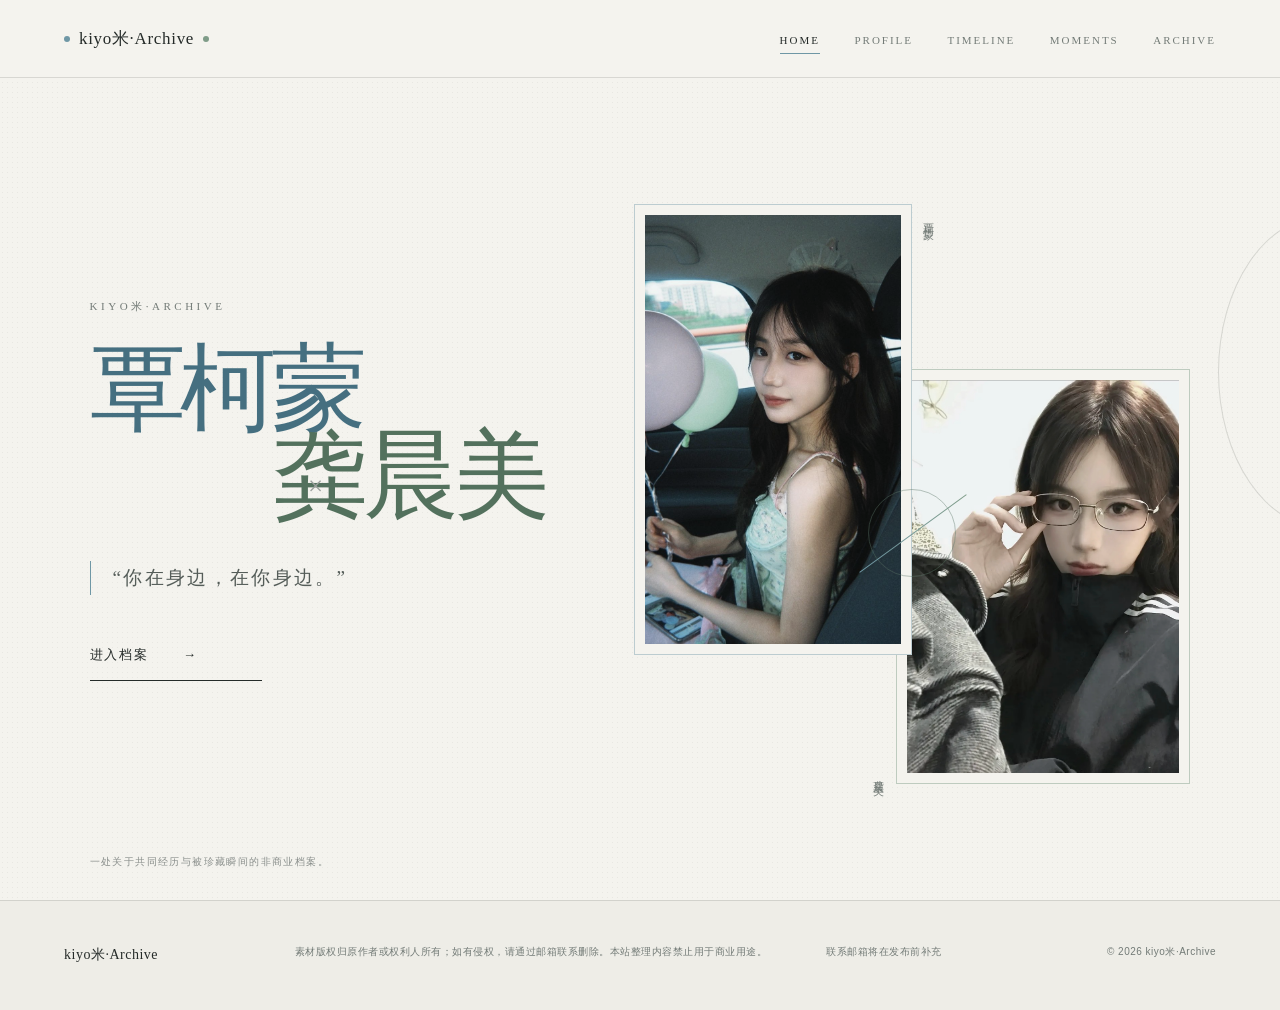
==== index.html @ aed5285c "Build initial kiyo-mi archive website" ====
<!doctype html>
<html lang="zh-CN">
<head>
  <meta charset="utf-8">
  <meta name="viewport" content="width=device-width, initial-scale=1">
  <meta name="description" content="覃柯蒙与龚晨美的共同经历与互动档案。">
  <link rel="icon" href="data:,">
  <title>kiyo米·Archive</title>
  <link rel="stylesheet" href="style.css">
</head>
<body data-page="home">
  <div data-site-header></div>
  <main>
    <section class="home-hero" aria-labelledby="home-title">
      <div class="hero-copy reveal">
        <p class="archive-name">kiyo米·Archive</p>
        <h1 id="home-title"><span class="name-blue">覃柯蒙</span><span class="hero-cross">×</span><span class="name-green">龚晨美</span></h1>
        <blockquote>“你在身边，在你身边。”</blockquote>
        <a class="primary-link" href="archive.html">进入档案 <span aria-hidden="true">→</span></a>
      </div>
      <div class="hero-portrait reveal" aria-label="覃柯蒙与龚晨美">
        <figure class="portrait portrait-blue">
          <img src="images/qkm.jpg" alt="覃柯蒙" width="854" height="1280">
          <figcaption>覃柯蒙</figcaption>
        </figure>
        <figure class="portrait portrait-green">
          <img src="images/gcm.jpg" alt="龚晨美" width="1080" height="1433">
          <figcaption>龚晨美</figcaption>
        </figure>
        <span class="joining-line" aria-hidden="true"></span>
      </div>
      <p class="home-note">一处关于共同经历与被珍藏瞬间的非商业档案。</p>
    </section>
  </main>
  <div data-site-footer></div>
  <script src="data/site-data.js"></script>
  <script src="script.js"></script>
</body>
</html>
---- style.css ----
:root {
  --paper: #f4f3ee;
  --paper-deep: #eeede7;
  --ink: #252b29;
  --muted: #737b77;
  --line: rgba(37, 43, 41, .14);
  --blue: #6f97a5;
  --blue-dark: #456f80;
  --blue-pale: #dce6e8;
  --green: #7f9c88;
  --green-dark: #53715d;
  --green-pale: #dfe7df;
  --serif: Georgia, "Times New Roman", "Songti SC", "SimSun", serif;
  --sans: "PingFang SC", "Microsoft YaHei", "Noto Sans CJK SC", Arial, sans-serif;
  --max: 1180px;
  --header-h: 78px;
}

* { box-sizing: border-box; }
html { scroll-behavior: smooth; }
body {
  margin: 0;
  min-width: 320px;
  color: var(--ink);
  background-color: var(--paper);
  background-image: radial-gradient(rgba(41, 48, 45, .06) .55px, transparent .55px);
  background-size: 5px 5px;
  font-family: var(--sans);
  line-height: 1.75;
  text-rendering: optimizeLegibility;
}
body.menu-open { overflow: hidden; }
a { color: inherit; }
img { display: block; max-width: 100%; }
button, select { font: inherit; }
.sr-only { position: absolute; width: 1px; height: 1px; padding: 0; margin: -1px; overflow: hidden; clip: rect(0,0,0,0); white-space: nowrap; border: 0; }

.site-header {
  position: fixed;
  inset: 0 0 auto;
  z-index: 50;
  height: var(--header-h);
  display: flex;
  align-items: center;
  justify-content: space-between;
  padding: 0 clamp(22px, 5vw, 72px);
  background: rgba(244, 243, 238, .91);
  border-bottom: 1px solid var(--line);
  backdrop-filter: blur(14px);
}
.brand { display: inline-flex; align-items: center; gap: 9px; text-decoration: none; font-family: var(--serif); font-size: 17px; letter-spacing: .04em; }
.brand-dot { width: 6px; height: 6px; border-radius: 50%; }
.brand-dot.blue { background: var(--blue); }
.brand-dot.green { background: var(--green); }
.site-nav { display: flex; gap: clamp(18px, 2.7vw, 38px); align-items: center; }
.site-nav a { position: relative; padding: 27px 0 23px; color: var(--muted); text-decoration: none; font-family: var(--serif); font-size: 11px; letter-spacing: .18em; }
.site-nav a::after { content: ""; position: absolute; right: 0; bottom: 19px; left: 0; height: 1px; background: var(--blue); transform: scaleX(0); transition: transform .25s ease; }
.site-nav a:hover, .site-nav a[aria-current="page"] { color: var(--ink); }
.site-nav a:hover::after, .site-nav a[aria-current="page"]::after { transform: scaleX(1); }
.menu-toggle { display: none; width: 42px; height: 42px; padding: 10px; border: 0; background: transparent; cursor: pointer; }
.menu-toggle span { display: block; width: 20px; height: 1px; margin: 5px auto; background: var(--ink); transition: .25s ease; }

.home-hero {
  position: relative;
  min-height: 100svh;
  max-width: 1440px;
  margin: 0 auto;
  padding: calc(var(--header-h) + 70px) clamp(24px, 7vw, 110px) 70px;
  display: grid;
  grid-template-columns: minmax(330px, .9fr) minmax(460px, 1.1fr);
  align-items: center;
  gap: clamp(40px, 7vw, 110px);
  overflow: hidden;
}
.home-hero::before { content: ""; position: absolute; width: 210px; height: 310px; top: 24%; right: -150px; border: 1px solid var(--line); border-radius: 50%; }
.hero-copy { position: relative; z-index: 2; }
.archive-name, .section-code { margin: 0 0 28px; color: var(--muted); font-family: var(--serif); font-size: 11px; letter-spacing: .32em; text-transform: uppercase; }
.hero-copy h1 { display: flex; flex-direction: column; align-items: flex-start; margin: 0; font-family: var(--serif); font-size: clamp(58px, 7.5vw, 112px); font-weight: 400; line-height: .91; letter-spacing: -.055em; }
.name-blue { color: var(--blue-dark); }
.name-green { align-self: flex-end; color: var(--green-dark); }
.hero-cross { position: absolute; top: 46%; left: 48%; color: #9b9f9c; font-size: .28em; letter-spacing: 0; }
.hero-copy blockquote { margin: 42px 0 36px; padding-left: 22px; border-left: 1px solid var(--blue); color: #555d59; font-family: var(--serif); font-size: clamp(16px, 1.5vw, 20px); letter-spacing: .12em; }
.primary-link { display: inline-flex; align-items: center; gap: 34px; min-width: 172px; padding: 13px 0; border-bottom: 1px solid var(--ink); text-decoration: none; font-size: 13px; letter-spacing: .14em; transition: color .25s, gap .25s; }
.primary-link:hover { color: var(--blue-dark); gap: 48px; }
.hero-portrait { position: relative; min-height: 610px; }
.portrait { position: absolute; margin: 0; }
.portrait img { width: 100%; height: 100%; object-fit: cover; filter: saturate(.72) contrast(.96); }
.portrait figcaption { position: absolute; writing-mode: vertical-rl; color: var(--muted); font-family: var(--serif); font-size: 11px; letter-spacing: .22em; }
.portrait-blue { z-index: 2; top: 20px; left: 0; width: 50%; height: 74%; padding: 10px; border: 1px solid rgba(111, 151, 165, .42); background: var(--paper); }
.portrait-blue img { object-position: center 24%; }
.portrait-blue figcaption { right: -27px; top: 10px; }
.portrait-green { right: 0; bottom: 10px; width: 53%; height: 68%; padding: 10px; border: 1px solid rgba(127, 156, 136, .46); background: var(--paper); }
.portrait-green img { object-position: center 20%; }
.portrait-green figcaption { bottom: 5px; left: -28px; }
.joining-line { position: absolute; z-index: 4; top: 50%; left: 42%; width: 88px; height: 88px; border: 1px solid rgba(91, 118, 102, .42); border-radius: 50%; }
.joining-line::after { content: ""; position: absolute; top: 50%; left: -22px; width: 132px; height: 1px; background: linear-gradient(90deg, var(--blue), var(--green)); transform: rotate(-36deg); }
.home-note { position: absolute; bottom: 30px; left: clamp(24px, 7vw, 110px); margin: 0; color: #8a8f8c; font-size: 10px; letter-spacing: .14em; }

.page-shell { width: min(var(--max), calc(100% - 48px)); min-height: 76vh; margin: 0 auto; padding: calc(var(--header-h) + 82px) 0 120px; }
.page-intro { display: grid; grid-template-columns: minmax(180px, .45fr) 1fr; grid-template-areas: "code title" ". copy"; gap: 12px clamp(30px, 8vw, 120px); padding: 44px 0 76px; border-bottom: 1px solid var(--line); }
.page-intro .section-code { grid-area: code; padding-top: 14px; }
.page-intro h1 { grid-area: title; margin: 0; font-family: var(--serif); font-size: clamp(52px, 7vw, 88px); font-weight: 400; line-height: 1.05; letter-spacing: -.04em; }
.page-intro > p:last-child { grid-area: copy; max-width: 540px; margin: 12px 0 0; color: var(--muted); font-size: 14px; letter-spacing: .06em; }

.profile-choices { display: grid; grid-template-columns: 1fr 1fr; gap: clamp(22px, 5vw, 72px); padding: 74px 0 0; }
.profile-choice { display: grid; grid-template-columns: 58% 42%; min-height: 500px; color: var(--ink); text-decoration: none; }
.choice-image { overflow: hidden; background: var(--paper-deep); }
.choice-image img { width: 100%; height: 100%; object-fit: cover; filter: saturate(.68); transition: filter .45s ease, transform .65s ease; }
.profile-choice:hover .choice-image img { filter: saturate(.92); transform: scale(1.025); }
.choice-copy { align-self: end; margin-left: -32px; padding: 34px 26px; background: rgba(244, 243, 238, .96); border-top: 1px solid var(--line); border-bottom: 1px solid var(--line); }
.choice-copy span { color: var(--muted); font-family: var(--serif); font-size: 10px; letter-spacing: .24em; }
.choice-copy h2 { margin: 18px 0 5px; font-family: var(--serif); font-size: clamp(34px, 4vw, 54px); font-weight: 400; }
.choice-copy p { margin: 0; color: var(--muted); font-size: 12px; letter-spacing: .12em; }
.profile-choice.blue .choice-copy { border-top-color: rgba(111,151,165,.65); }
.profile-choice.green .choice-copy { border-top-color: rgba(127,156,136,.65); }

.person-layout { display: grid; grid-template-columns: minmax(340px, .88fr) minmax(420px, 1.12fr); min-height: 720px; border-bottom: 1px solid var(--line); }
.person-image { position: sticky; top: calc(var(--header-h) + 26px); align-self: start; height: calc(100vh - var(--header-h) - 52px); min-height: 580px; max-height: 800px; padding: 10px; border: 1px solid var(--line); }
.person-image img { width: 100%; height: 100%; object-fit: cover; filter: saturate(.72); }
.person-layout.blue .person-image { border-color: rgba(111,151,165,.5); }
.person-layout.green .person-image { border-color: rgba(127,156,136,.5); }
.person-copy { padding: 52px clamp(32px, 6vw, 92px) 80px; }
.back-link { display: inline-block; margin-bottom: 70px; color: var(--muted); text-decoration: none; font-size: 12px; letter-spacing: .08em; }
.person-copy h1 { margin: 0; font-family: var(--serif); font-size: clamp(62px, 8vw, 108px); font-weight: 400; line-height: 1; }
.person-layout.blue h1 { color: var(--blue-dark); }
.person-layout.green h1 { color: var(--green-dark); }
.person-intro { max-width: 560px; margin: 38px 0 62px; color: var(--muted); font-size: 15px; line-height: 2; }
.facts-list { margin: 0; border-top: 1px solid var(--line); }
.facts-list > div { display: grid; grid-template-columns: 130px 1fr; gap: 20px; padding: 19px 0; border-bottom: 1px solid var(--line); }
.facts-list dt { color: var(--muted); font-size: 11px; letter-spacing: .14em; }
.facts-list dd { margin: 0; font-family: var(--serif); font-size: 15px; }
.profile-links { margin-top: 64px; }
.profile-links h2 { margin: 0 0 20px; font-family: var(--serif); font-size: 28px; font-weight: 400; }
.profile-links ul { margin: 0; padding: 0; list-style: none; border-top: 1px solid var(--line); }
.profile-links li { padding: 16px 0; border-bottom: 1px solid var(--line); }
.profile-links a { display: flex; justify-content: space-between; text-decoration: none; }
.muted { color: var(--muted); font-size: 13px; }

.timeline-toolbar { display: flex; justify-content: flex-end; align-items: center; gap: 14px; padding: 34px 0; border-bottom: 1px solid var(--line); }
.timeline-toolbar label { color: var(--muted); font-size: 11px; letter-spacing: .12em; }
.timeline-toolbar select { min-width: 150px; padding: 10px 34px 10px 14px; color: var(--ink); background: transparent; border: 1px solid var(--line); border-radius: 0; font-family: var(--serif); font-size: 12px; }
.timeline-toolbar select:disabled { opacity: .48; }
.timeline-list { max-width: 900px; margin: 0 auto; padding-top: 64px; }
.timeline-entry { display: grid; grid-template-columns: 140px 32px 1fr; gap: 22px; min-height: 190px; }
.timeline-entry time { padding-top: 4px; color: var(--muted); text-align: right; font-family: var(--serif); font-size: 13px; letter-spacing: .08em; }
.timeline-node { position: relative; border-left: 1px solid var(--line); }
.timeline-node::before { content: ""; position: absolute; top: 5px; left: -5px; width: 9px; height: 9px; border: 1px solid var(--blue); border-radius: 50%; background: var(--paper); }
.timeline-entry h2 { margin: 0 0 15px; font-family: var(--serif); font-size: 28px; font-weight: 400; }
.timeline-entry p { max-width: 590px; margin: 0 0 20px; color: var(--muted); font-size: 14px; line-height: 1.95; }
.timeline-entry a { color: var(--blue-dark); text-decoration: none; font-size: 11px; letter-spacing: .1em; }

.moments-grid { display: grid; grid-template-columns: repeat(3, 1fr); gap: 64px 28px; padding-top: 74px; }
.moment-card:nth-child(3n + 2) { transform: translateY(42px); }
.moment-media { position: relative; display: block; aspect-ratio: 4/5; overflow: hidden; background: var(--paper-deep); }
.moment-media img { width: 100%; height: 100%; object-fit: cover; filter: saturate(.72); transition: filter .35s, transform .55s; }
.moment-media span { position: absolute; right: 15px; bottom: 15px; padding: 8px 12px; color: var(--ink); background: rgba(244,243,238,.9); font-size: 10px; letter-spacing: .08em; opacity: 0; transform: translateY(8px); transition: .25s; }
.moment-media:hover img { filter: saturate(.92); transform: scale(1.02); }
.moment-media:hover span { opacity: 1; transform: translateY(0); }
.moment-meta { position: relative; min-height: 114px; padding: 20px 34px 16px 0; border-bottom: 1px solid var(--line); }
.moment-meta time { color: var(--muted); font-family: var(--serif); font-size: 11px; letter-spacing: .1em; }
.moment-meta p { margin: 7px 0 0; font-family: var(--serif); font-size: 16px; }
.moment-meta small { position: absolute; top: 19px; right: 0; color: #a3a7a4; font-family: var(--serif); }
.media-dialog { width: min(980px, calc(100vw - 36px)); max-height: 92vh; padding: 42px; color: var(--ink); background: var(--paper); border: 1px solid rgba(255,255,255,.45); }
.media-dialog::backdrop { background: rgba(28, 33, 31, .76); backdrop-filter: blur(6px); }
.dialog-close { position: absolute; top: 8px; right: 14px; width: 38px; height: 38px; color: var(--ink); background: transparent; border: 0; font-family: var(--serif); font-size: 29px; cursor: pointer; }
.dialog-media { display: grid; place-items: center; max-height: calc(92vh - 120px); overflow: auto; }
.dialog-media img { max-height: calc(92vh - 150px); object-fit: contain; }
.dialog-caption { margin: 16px 0 0; text-align: center; font-family: var(--serif); }

.archive-stats { display: grid; grid-template-columns: repeat(4, 1fr); padding: 70px 0 92px; border-bottom: 1px solid var(--line); }
.stat { min-height: 190px; padding: 0 30px; border-left: 1px solid var(--line); }
.stat:first-child { border-left: 0; padding-left: 0; }
.stat span { color: var(--muted); font-family: var(--serif); font-size: 10px; letter-spacing: .18em; }
.stat strong { display: block; margin: 24px 0 9px; font-family: var(--serif); font-size: clamp(36px, 5vw, 68px); font-weight: 400; line-height: 1; }
.stat:nth-child(1) strong, .stat:nth-child(3) strong { color: var(--blue-dark); }
.stat:nth-child(2) strong, .stat:nth-child(4) strong { color: var(--green-dark); }
.stat p { margin: 0; color: var(--muted); font-family: var(--serif); font-size: 11px; letter-spacing: .18em; }
.directory { padding-top: 94px; }
.directory-heading { display: grid; grid-template-columns: .7fr 1fr; margin-bottom: 50px; }
.directory-heading h2 { margin: 0; font-family: var(--serif); font-size: clamp(42px, 6vw, 70px); font-weight: 400; }
.directory-groups { display: grid; grid-template-columns: repeat(3, 1fr); gap: 44px; }
.directory-groups section { border-top: 1px solid var(--ink); }
.directory-groups h3 { margin: 0; padding: 18px 0 28px; font-family: var(--serif); font-size: 12px; font-weight: 400; letter-spacing: .2em; }
.directory-groups ol { margin: 0; padding: 0; list-style: none; }
.directory-groups li { border-top: 1px solid var(--line); }
.directory-groups a { display: flex; justify-content: space-between; gap: 18px; padding: 16px 0; text-decoration: none; }
.directory-groups a span { font-family: var(--serif); font-size: 16px; }
.directory-groups a small { color: var(--muted); font-size: 10px; white-space: nowrap; }
.directory-empty { padding: 20px 0; color: var(--muted); font-size: 12px; }

.empty-state { grid-column: 1/-1; min-height: 330px; display: grid; place-content: center; justify-items: center; text-align: center; }
.empty-state > span { width: 58px; height: 58px; margin-bottom: 25px; border: 1px solid var(--line); border-radius: 50%; position: relative; }
.empty-state > span::before, .empty-state > span::after { content: ""; position: absolute; top: 50%; left: 50%; width: 33px; height: 1px; background: var(--line); }
.empty-state > span::before { transform: translate(-50%,-50%) rotate(45deg); }
.empty-state > span::after { transform: translate(-50%,-50%) rotate(-45deg); }
.empty-state h2 { margin: 0 0 8px; font-family: var(--serif); font-size: 26px; font-weight: 400; }
.empty-state p { max-width: 410px; margin: 0; color: var(--muted); font-size: 13px; }

.site-footer { display: grid; grid-template-columns: .8fr 2fr 1fr auto; gap: 30px; align-items: start; padding: 42px clamp(24px, 5vw, 72px); color: var(--muted); background: var(--paper-deep); border-top: 1px solid var(--line); font-size: 10px; letter-spacing: .05em; }
.site-footer p { margin: 0; }
.site-footer a { color: var(--ink); }
.footer-brand { color: var(--ink); font-family: var(--serif); font-size: 14px; }
.copyright { text-align: right; white-space: nowrap; }

.reveal { opacity: 0; transform: translateY(14px); transition: opacity .65s ease, transform .65s ease; }
.reveal.is-visible { opacity: 1; transform: translateY(0); }

@media (max-width: 900px) {
  :root { --header-h: 68px; }
  .home-hero { grid-template-columns: 1fr; padding-top: calc(var(--header-h) + 64px); }
  .hero-copy { max-width: 620px; }
  .hero-copy h1 { max-width: 540px; font-size: clamp(64px, 13vw, 104px); }
  .hero-portrait { width: min(620px, 100%); min-height: 650px; margin: 0 auto; }
  .home-note { position: static; grid-column: 1; margin-top: -14px; }
  .profile-choices { gap: 26px; }
  .profile-choice { grid-template-columns: 1fr; }
  .choice-copy { margin: -48px 16px 0; position: relative; }
  .person-layout { grid-template-columns: .9fr 1.1fr; }
  .person-copy { padding: 42px 30px 70px; }
  .archive-stats { grid-template-columns: 1fr 1fr; }
  .stat:nth-child(3) { border-left: 0; padding-left: 0; margin-top: 48px; }
  .stat:nth-child(4) { margin-top: 48px; }
  .moments-grid { grid-template-columns: 1fr 1fr; }
  .moment-card:nth-child(3n + 2) { transform: none; }
  .moment-card:nth-child(even) { transform: translateY(32px); }
  .site-footer { grid-template-columns: 1fr 2fr; }
  .copyright { text-align: left; }
}

@media (max-width: 700px) {
  .site-header { padding: 0 20px; }
  .brand { font-size: 15px; }
  .menu-toggle { display: block; }
  .menu-toggle[aria-expanded="true"] span:nth-child(1) { transform: translateY(6px) rotate(45deg); }
  .menu-toggle[aria-expanded="true"] span:nth-child(2) { opacity: 0; }
  .menu-toggle[aria-expanded="true"] span:nth-child(3) { transform: translateY(-6px) rotate(-45deg); }
  .site-nav { position: fixed; inset: var(--header-h) 0 0; display: flex; flex-direction: column; justify-content: center; gap: 18px; background: var(--paper); opacity: 0; visibility: hidden; transition: opacity .25s; }
  .site-nav.open { opacity: 1; visibility: visible; }
  .site-nav a { padding: 10px; font-size: 16px; }
  .site-nav a::after { bottom: 4px; }
  .home-hero { min-height: auto; padding: calc(var(--header-h) + 58px) 22px 56px; gap: 48px; }
  .hero-copy h1 { font-size: clamp(52px, 19vw, 78px); }
  .name-green { align-self: flex-start; margin-left: 18%; }
  .hero-copy blockquote { margin: 32px 0 30px; }
  .hero-portrait { min-height: 470px; }
  .portrait-blue { width: 57%; height: 72%; }
  .portrait-green { width: 57%; height: 66%; }
  .joining-line { width: 65px; height: 65px; }
  .home-note { margin-top: 0; line-height: 1.6; }
  .page-shell { width: min(100% - 40px, var(--max)); padding-top: calc(var(--header-h) + 52px); padding-bottom: 80px; }
  .page-intro { display: block; padding: 30px 0 48px; }
  .page-intro .section-code { padding: 0; margin-bottom: 22px; }
  .page-intro h1 { font-size: clamp(44px, 14vw, 62px); }
  .page-intro > p:last-child { margin-top: 20px; }
  .profile-choices, .moments-grid { grid-template-columns: 1fr; }
  .profile-choice { min-height: 0; }
  .choice-image { aspect-ratio: 4/5; }
  .moment-card:nth-child(even) { transform: none; }
  .person-layout { display: block; }
  .person-image { position: relative; top: auto; height: 70svh; min-height: 480px; }
  .person-copy { padding: 42px 0 20px; }
  .back-link { margin-bottom: 45px; }
  .facts-list > div { grid-template-columns: 105px 1fr; }
  .timeline-toolbar { justify-content: space-between; }
  .timeline-entry { grid-template-columns: 78px 18px 1fr; gap: 12px; min-height: 175px; }
  .timeline-entry time { font-size: 10px; }
  .timeline-entry h2 { font-size: 22px; }
  .archive-stats { grid-template-columns: 1fr 1fr; padding: 52px 0 70px; }
  .stat { min-height: 145px; padding: 0 18px; }
  .stat strong { font-size: 42px; }
  .directory { padding-top: 70px; }
  .directory-heading { display: block; }
  .directory-groups { grid-template-columns: 1fr; gap: 44px; }
  .site-footer { grid-template-columns: 1fr; gap: 16px; padding: 34px 20px; }
  .media-dialog { padding: 42px 14px 20px; }
}

@media (prefers-reduced-motion: reduce) {
  html { scroll-behavior: auto; }
  *, *::before, *::after { animation-duration: .01ms !important; transition-duration: .01ms !important; }
  .reveal { opacity: 1; transform: none; }
}
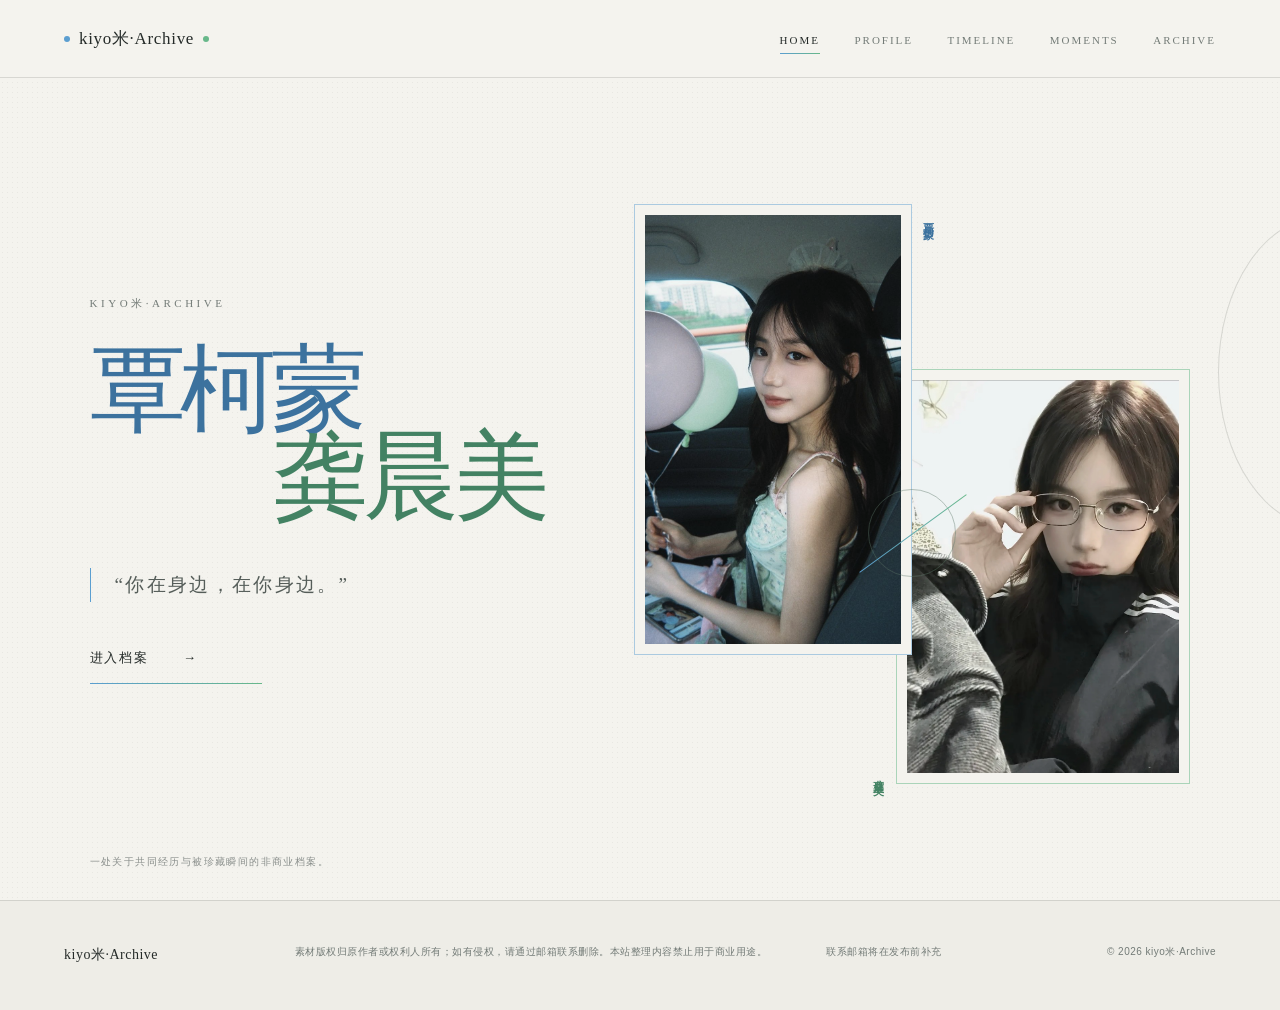
==== commit e84ae925: "Improve mobile navigation and timeline sources" ====
--- a/index.html
+++ b/index.html
@@ -14,7 +14,7 @@
     <section class="home-hero" aria-labelledby="home-title">
       <div class="hero-copy reveal">
         <p class="archive-name">kiyo米·Archive</p>
-        <h1 id="home-title"><span class="name-blue">覃柯蒙</span><span class="hero-cross">×</span><span class="name-green">龚晨美</span></h1>
+        <h1 id="home-title"><span class="name-blue">覃柯蒙</span><span class="name-green">龚晨美</span></h1>
         <blockquote>“你在身边，在你身边。”</blockquote>
         <a class="primary-link" href="archive.html">进入档案 <span aria-hidden="true">→</span></a>
       </div>
--- a/style.css
+++ b/style.css
@@ -1,19 +1,57 @@
 :root {
-  --paper: #f4f3ee;
-  --paper-deep: #eeede7;
-  --ink: #252b29;
-  --muted: #737b77;
-  --line: rgba(37, 43, 41, .14);
-  --blue: #6f97a5;
-  --blue-dark: #456f80;
-  --blue-pale: #dce6e8;
-  --green: #7f9c88;
-  --green-dark: #53715d;
-  --green-pale: #dfe7df;
-  --serif: Georgia, "Times New Roman", "Songti SC", "SimSun", serif;
-  --sans: "PingFang SC", "Microsoft YaHei", "Noto Sans CJK SC", Arial, sans-serif;
-  --max: 1180px;
-  --header-h: 78px;
+  color-scheme: only light;
+  /* 应援色：用于人物名字、侧边小标签、节点与相框细线。 */
+  --color-qkm: #5b9ed0;          /* 覃柯蒙：清透青蓝，在米色背景上不会发黑。 */
+  --color-qkm-deep: #3c729e;     /* 覃柯蒙：大标题和重要链接的清晰深色版本。 */
+  --color-qkm-soft: #e2edf5;     /* 覃柯蒙：浅底、选中状态和柔和装饰。 */
+  --color-gcm: #68b88a;          /* 龚晨美：溪绿色，明快但不使用荧光高饱和。 */
+  --color-gcm-deep: #438263;     /* 龚晨美：大标题和重要链接的清晰深色版本。 */
+  --color-gcm-soft: #e3f0e6;     /* 龚晨美：浅底、选中状态和柔和装饰。 */
+
+  /* 中性色：用于页面底色、纸张纹理、正文、辅助文字和分隔线。 */
+  --color-paper: #f4f3ee;        /* 页面大面积背景。 */
+  --color-paper-deep: #eeede7;   /* 页脚、次级区域和表面。 */
+  --color-ink: #252b29;          /* 标题和主要正文。 */
+  --color-muted: #737b77;        /* 导航、日期和辅助说明。 */
+  --color-line: rgba(37, 43, 41, .14); /* 卡片、时间线和相框边线。 */
+
+  /* 字体：优先使用本地中文字体，网络字体不可用时仍能稳定显示。 */
+  --font-display: Georgia, "Times New Roman", "Songti SC", "SimSun", serif; /* 英文栏目、名字和档案标题。 */
+  --font-body: "PingFang SC", "Microsoft YaHei", "Noto Sans CJK SC", Arial, sans-serif; /* 中文正文和控件。 */
+
+  /* 字号：正文保持清晰，超大标题用 clamp() 自动适配手机与电脑。 */
+  --text-xs: 10px;               /* 编号、版权和细小说明。 */
+  --text-sm: 12px;               /* 导航、日期和链接。 */
+  --text-body: 14px;             /* 正文和事件简述。 */
+  --text-title: clamp(44px, 7vw, 88px); /* 内页大标题。 */
+  --text-hero: clamp(58px, 7.5vw, 112px); /* 首页双人大名字。 */
+
+  /* 间距：统一页面留白，避免各组件各自出现不一致的距离。 */
+  --space-1: 8px;
+  --space-2: 16px;
+  --space-3: 24px;
+  --space-4: 32px;
+  --space-5: 48px;
+  --space-6: 72px;
+  --space-7: 96px;
+
+  --max: 1180px;                 /* 正文最大宽度。 */
+  --header-h: 78px;              /* 顶部导航高度。 */
+
+  /* 兼容旧类名：后续只需调上面的中文变量即可整体换色。 */
+  --paper: var(--color-paper);
+  --paper-deep: var(--color-paper-deep);
+  --ink: var(--color-ink);
+  --muted: var(--color-muted);
+  --line: var(--color-line);
+  --blue: var(--color-qkm);
+  --blue-dark: var(--color-qkm-deep);
+  --blue-pale: var(--color-qkm-soft);
+  --green: var(--color-gcm);
+  --green-dark: var(--color-gcm-deep);
+  --green-pale: var(--color-gcm-soft);
+  --serif: var(--font-display);
+  --sans: var(--font-body);
 }
 
 * { box-sizing: border-box; }
@@ -54,7 +92,7 @@
 .brand-dot.green { background: var(--green); }
 .site-nav { display: flex; gap: clamp(18px, 2.7vw, 38px); align-items: center; }
 .site-nav a { position: relative; padding: 27px 0 23px; color: var(--muted); text-decoration: none; font-family: var(--serif); font-size: 11px; letter-spacing: .18em; }
-.site-nav a::after { content: ""; position: absolute; right: 0; bottom: 19px; left: 0; height: 1px; background: var(--blue); transform: scaleX(0); transition: transform .25s ease; }
+.site-nav a::after { content: ""; position: absolute; right: 0; bottom: 19px; left: 0; height: 1px; background: linear-gradient(90deg, var(--color-qkm), var(--color-gcm)); transform: scaleX(0); transition: transform .25s ease; }
 .site-nav a:hover, .site-nav a[aria-current="page"] { color: var(--ink); }
 .site-nav a:hover::after, .site-nav a[aria-current="page"]::after { transform: scaleX(1); }
 .menu-toggle { display: none; width: 42px; height: 42px; padding: 10px; border: 0; background: transparent; cursor: pointer; }
@@ -74,32 +112,31 @@
 }
 .home-hero::before { content: ""; position: absolute; width: 210px; height: 310px; top: 24%; right: -150px; border: 1px solid var(--line); border-radius: 50%; }
 .hero-copy { position: relative; z-index: 2; }
-.archive-name, .section-code { margin: 0 0 28px; color: var(--muted); font-family: var(--serif); font-size: 11px; letter-spacing: .32em; text-transform: uppercase; }
-.hero-copy h1 { display: flex; flex-direction: column; align-items: flex-start; margin: 0; font-family: var(--serif); font-size: clamp(58px, 7.5vw, 112px); font-weight: 400; line-height: .91; letter-spacing: -.055em; }
+.archive-name, .section-code { margin: 0 0 var(--space-4); color: var(--muted); font-family: var(--serif); font-size: 11px; letter-spacing: .32em; text-transform: uppercase; }
+.hero-copy h1 { display: flex; flex-direction: column; align-items: flex-start; margin: 0; font-family: var(--serif); font-size: var(--text-hero); font-weight: 400; line-height: .91; letter-spacing: -.055em; }
 .name-blue { color: var(--blue-dark); }
 .name-green { align-self: flex-end; color: var(--green-dark); }
-.hero-cross { position: absolute; top: 46%; left: 48%; color: #9b9f9c; font-size: .28em; letter-spacing: 0; }
-.hero-copy blockquote { margin: 42px 0 36px; padding-left: 22px; border-left: 1px solid var(--blue); color: #555d59; font-family: var(--serif); font-size: clamp(16px, 1.5vw, 20px); letter-spacing: .12em; }
-.primary-link { display: inline-flex; align-items: center; gap: 34px; min-width: 172px; padding: 13px 0; border-bottom: 1px solid var(--ink); text-decoration: none; font-size: 13px; letter-spacing: .14em; transition: color .25s, gap .25s; }
+.hero-copy blockquote { margin: var(--space-5) 0 var(--space-4); padding-left: var(--space-3); border-left: 1px solid var(--blue); color: #555d59; font-family: var(--serif); font-size: clamp(16px, 1.5vw, 20px); letter-spacing: .12em; }
+.primary-link { display: inline-flex; align-items: center; gap: 34px; min-width: 172px; padding: 13px 0; border-bottom: 1px solid transparent; border-image: linear-gradient(90deg, var(--color-qkm), var(--color-gcm)) 1; text-decoration: none; font-size: 13px; letter-spacing: .14em; transition: color .25s, gap .25s; }
 .primary-link:hover { color: var(--blue-dark); gap: 48px; }
 .hero-portrait { position: relative; min-height: 610px; }
 .portrait { position: absolute; margin: 0; }
 .portrait img { width: 100%; height: 100%; object-fit: cover; filter: saturate(.72) contrast(.96); }
-.portrait figcaption { position: absolute; writing-mode: vertical-rl; color: var(--muted); font-family: var(--serif); font-size: 11px; letter-spacing: .22em; }
-.portrait-blue { z-index: 2; top: 20px; left: 0; width: 50%; height: 74%; padding: 10px; border: 1px solid rgba(111, 151, 165, .42); background: var(--paper); }
+.portrait figcaption { position: absolute; writing-mode: vertical-rl; font-family: var(--serif); font-size: 11px; font-weight: 600; letter-spacing: .22em; }
+.portrait-blue { z-index: 2; top: 20px; left: 0; width: 50%; height: 74%; padding: 10px; border: 1px solid color-mix(in srgb, var(--color-qkm) 48%, transparent); background: var(--paper); }
 .portrait-blue img { object-position: center 24%; }
-.portrait-blue figcaption { right: -27px; top: 10px; }
-.portrait-green { right: 0; bottom: 10px; width: 53%; height: 68%; padding: 10px; border: 1px solid rgba(127, 156, 136, .46); background: var(--paper); }
+.portrait-blue figcaption { right: -27px; top: 10px; color: var(--color-qkm-deep); }
+.portrait-green { right: 0; bottom: 10px; width: 53%; height: 68%; padding: 10px; border: 1px solid color-mix(in srgb, var(--color-gcm) 52%, transparent); background: var(--paper); }
 .portrait-green img { object-position: center 20%; }
-.portrait-green figcaption { bottom: 5px; left: -28px; }
+.portrait-green figcaption { bottom: 5px; left: -28px; color: var(--color-gcm-deep); }
 .joining-line { position: absolute; z-index: 4; top: 50%; left: 42%; width: 88px; height: 88px; border: 1px solid rgba(91, 118, 102, .42); border-radius: 50%; }
 .joining-line::after { content: ""; position: absolute; top: 50%; left: -22px; width: 132px; height: 1px; background: linear-gradient(90deg, var(--blue), var(--green)); transform: rotate(-36deg); }
 .home-note { position: absolute; bottom: 30px; left: clamp(24px, 7vw, 110px); margin: 0; color: #8a8f8c; font-size: 10px; letter-spacing: .14em; }
 
 .page-shell { width: min(var(--max), calc(100% - 48px)); min-height: 76vh; margin: 0 auto; padding: calc(var(--header-h) + 82px) 0 120px; }
-.page-intro { display: grid; grid-template-columns: minmax(180px, .45fr) 1fr; grid-template-areas: "code title" ". copy"; gap: 12px clamp(30px, 8vw, 120px); padding: 44px 0 76px; border-bottom: 1px solid var(--line); }
+.page-intro { display: grid; grid-template-columns: minmax(180px, .45fr) 1fr; grid-template-areas: "code title" ". copy"; gap: var(--space-2) clamp(30px, 8vw, 120px); padding: var(--space-5) 0 var(--space-6); border-bottom: 1px solid var(--line); }
 .page-intro .section-code { grid-area: code; padding-top: 14px; }
-.page-intro h1 { grid-area: title; margin: 0; font-family: var(--serif); font-size: clamp(52px, 7vw, 88px); font-weight: 400; line-height: 1.05; letter-spacing: -.04em; }
+.page-intro h1 { grid-area: title; margin: 0; font-family: var(--serif); font-size: var(--text-title); font-weight: 400; line-height: 1.05; letter-spacing: -.04em; }
 .page-intro > p:last-child { grid-area: copy; max-width: 540px; margin: 12px 0 0; color: var(--muted); font-size: 14px; letter-spacing: .06em; }
 
 .profile-choices { display: grid; grid-template-columns: 1fr 1fr; gap: clamp(22px, 5vw, 72px); padding: 74px 0 0; }
@@ -136,7 +173,7 @@
 .profile-links a { display: flex; justify-content: space-between; text-decoration: none; }
 .muted { color: var(--muted); font-size: 13px; }
 
-.timeline-toolbar { display: flex; justify-content: flex-end; align-items: center; gap: 14px; padding: 34px 0; border-bottom: 1px solid var(--line); }
+.timeline-toolbar { display: flex; justify-content: flex-end; align-items: center; gap: var(--space-2); padding: var(--space-4) 0; border-bottom: 1px solid var(--line); }
 .timeline-toolbar label { color: var(--muted); font-size: 11px; letter-spacing: .12em; }
 .timeline-toolbar select { min-width: 150px; padding: 10px 34px 10px 14px; color: var(--ink); background: transparent; border: 1px solid var(--line); border-radius: 0; font-family: var(--serif); font-size: 12px; }
 .timeline-toolbar select:disabled { opacity: .48; }
@@ -147,6 +184,7 @@
 .timeline-node::before { content: ""; position: absolute; top: 5px; left: -5px; width: 9px; height: 9px; border: 1px solid var(--blue); border-radius: 50%; background: var(--paper); }
 .timeline-entry h2 { margin: 0 0 15px; font-family: var(--serif); font-size: 28px; font-weight: 400; }
 .timeline-entry p { max-width: 590px; margin: 0 0 20px; color: var(--muted); font-size: 14px; line-height: 1.95; }
+.timeline-sources { display: flex; flex-wrap: wrap; gap: 8px 18px; }
 .timeline-entry a { color: var(--blue-dark); text-decoration: none; font-size: 11px; letter-spacing: .1em; }
 
 .moments-grid { display: grid; grid-template-columns: repeat(3, 1fr); gap: 64px 28px; padding-top: 74px; }
@@ -228,16 +266,19 @@
 }
 
 @media (max-width: 700px) {
-  .site-header { padding: 0 20px; }
+  .site-header { padding: 0 20px; background: var(--paper); backdrop-filter: none; }
   .brand { font-size: 15px; }
-  .menu-toggle { display: block; }
-  .menu-toggle[aria-expanded="true"] span:nth-child(1) { transform: translateY(6px) rotate(45deg); }
-  .menu-toggle[aria-expanded="true"] span:nth-child(2) { opacity: 0; }
-  .menu-toggle[aria-expanded="true"] span:nth-child(3) { transform: translateY(-6px) rotate(-45deg); }
-  .site-nav { position: fixed; inset: var(--header-h) 0 0; display: flex; flex-direction: column; justify-content: center; gap: 18px; background: var(--paper); opacity: 0; visibility: hidden; transition: opacity .25s; }
+  .menu-toggle { display: inline-flex; align-items: center; justify-content: center; gap: 8px; width: auto; min-width: 76px; height: 44px; padding: 0 10px; border: 1px solid var(--ink); border-radius: 22px; background: var(--paper); color: var(--ink); font-size: 13px; line-height: 1; white-space: nowrap; }
+  .menu-toggle .menu-icon { display: flex; flex-direction: column; justify-content: center; width: 22px; height: 22px; margin: 0; background: transparent; }
+  .menu-toggle .menu-icon span { width: 22px; height: 2px; margin: 3px 0; background: currentColor; }
+  .menu-toggle[aria-expanded="true"] .menu-icon span:nth-child(1) { transform: translateY(8px) rotate(45deg); }
+  .menu-toggle[aria-expanded="true"] .menu-icon span:nth-child(2) { opacity: 0; }
+  .menu-toggle[aria-expanded="true"] .menu-icon span:nth-child(3) { transform: translateY(-8px) rotate(-45deg); }
+  .site-nav { position: absolute; top: 100%; right: 0; left: 0; height: calc(100vh - var(--header-h)); height: calc(100dvh - var(--header-h)); display: flex; flex-direction: column; align-items: stretch; justify-content: flex-start; gap: 0; overflow-y: auto; padding: 32px 24px max(32px, env(safe-area-inset-bottom)); background: var(--paper); border-bottom: 1px solid var(--line); opacity: 0; visibility: hidden; transition: opacity .25s, visibility .25s; }
   .site-nav.open { opacity: 1; visibility: visible; }
-  .site-nav a { padding: 10px; font-size: 16px; }
-  .site-nav a::after { bottom: 4px; }
+  .site-nav a { width: 100%; padding: 18px 12px; border-bottom: 1px solid var(--line); color: var(--ink); font-size: clamp(18px, 5vw, 22px); letter-spacing: .15em; line-height: 1.4; }
+  .site-nav a[aria-current="page"] { padding-left: 18px; border-left: 3px solid var(--blue); background: var(--blue-pale); color: var(--blue-dark); }
+  .site-nav a::after { display: none; }
   .home-hero { min-height: auto; padding: calc(var(--header-h) + 58px) 22px 56px; gap: 48px; }
   .hero-copy h1 { font-size: clamp(52px, 19vw, 78px); }
   .name-green { align-self: flex-start; margin-left: 18%; }
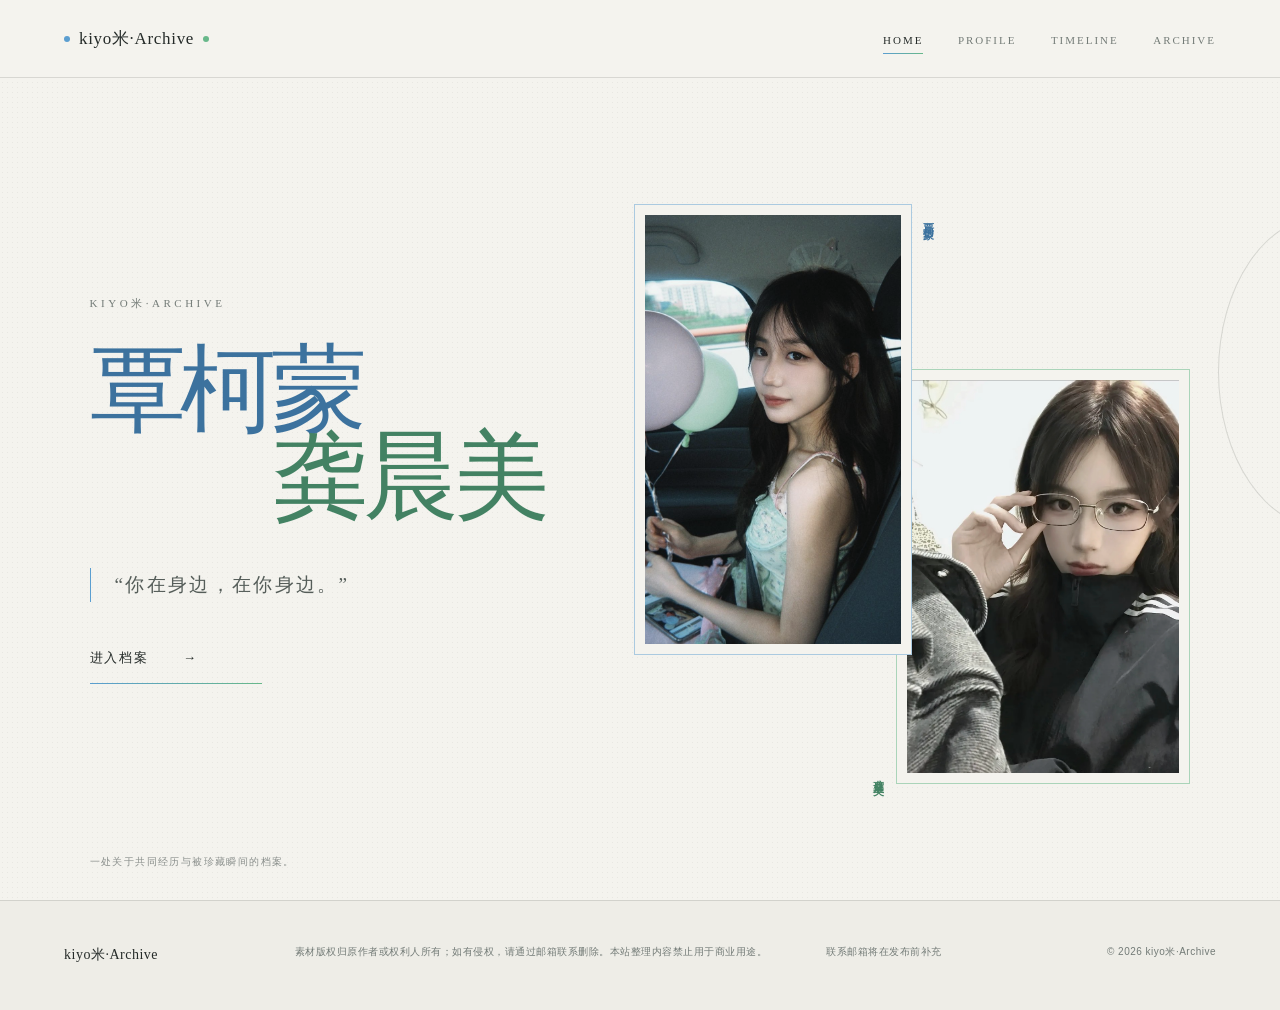
==== commit 1d40253c: "Hide Moments and refresh profile presentation. Remove Moments from navigation and the archive overvi" ====
--- a/index.html
+++ b/index.html
@@ -27,9 +27,8 @@
           <img src="images/gcm.jpg" alt="龚晨美" width="1080" height="1433">
           <figcaption>龚晨美</figcaption>
         </figure>
-        <span class="joining-line" aria-hidden="true"></span>
       </div>
-      <p class="home-note">一处关于共同经历与被珍藏瞬间的非商业档案。</p>
+      <p class="home-note">一处关于共同经历与被珍藏瞬间的档案。</p>
     </section>
   </main>
   <div data-site-footer></div>
--- a/style.css
+++ b/style.css
@@ -129,8 +129,6 @@
 .portrait-green { right: 0; bottom: 10px; width: 53%; height: 68%; padding: 10px; border: 1px solid color-mix(in srgb, var(--color-gcm) 52%, transparent); background: var(--paper); }
 .portrait-green img { object-position: center 20%; }
 .portrait-green figcaption { bottom: 5px; left: -28px; color: var(--color-gcm-deep); }
-.joining-line { position: absolute; z-index: 4; top: 50%; left: 42%; width: 88px; height: 88px; border: 1px solid rgba(91, 118, 102, .42); border-radius: 50%; }
-.joining-line::after { content: ""; position: absolute; top: 50%; left: -22px; width: 132px; height: 1px; background: linear-gradient(90deg, var(--blue), var(--green)); transform: rotate(-36deg); }
 .home-note { position: absolute; bottom: 30px; left: clamp(24px, 7vw, 110px); margin: 0; color: #8a8f8c; font-size: 10px; letter-spacing: .14em; }
 
 .page-shell { width: min(var(--max), calc(100% - 48px)); min-height: 76vh; margin: 0 auto; padding: calc(var(--header-h) + 82px) 0 120px; }
@@ -141,23 +139,34 @@
 
 .profile-choices { display: grid; grid-template-columns: 1fr 1fr; gap: clamp(22px, 5vw, 72px); padding: 74px 0 0; }
 .profile-choice { display: grid; grid-template-columns: 58% 42%; min-height: 500px; color: var(--ink); text-decoration: none; }
-.choice-image { overflow: hidden; background: var(--paper-deep); }
-.choice-image img { width: 100%; height: 100%; object-fit: cover; filter: saturate(.68); transition: filter .45s ease, transform .65s ease; }
-.profile-choice:hover .choice-image img { filter: saturate(.92); transform: scale(1.025); }
-.choice-copy { align-self: end; margin-left: -32px; padding: 34px 26px; background: rgba(244, 243, 238, .96); border-top: 1px solid var(--line); border-bottom: 1px solid var(--line); }
+.profile-choice.blue { --frame-accent: var(--color-qkm); --frame-soft: var(--color-qkm-soft); }
+.profile-choice.green { --frame-accent: var(--color-gcm); --frame-soft: var(--color-gcm-soft); }
+.choice-image { position: relative; overflow: hidden; padding: 10px 10px 30px; background: #faf9f5; border: 1px solid color-mix(in srgb, var(--frame-accent) 55%, var(--paper)); box-shadow: 7px 7px 0 var(--frame-soft), 0 14px 30px rgba(37, 43, 41, .06); }
+.choice-image img { width: 100%; height: 100%; object-fit: cover; filter: saturate(.68); }
+.choice-image::before { content: ""; position: absolute; bottom: 14px; left: 12px; width: 36px; height: 1px; background: var(--frame-accent); }
+.choice-image::after { content: ""; position: absolute; right: 12px; bottom: 11px; width: 6px; height: 6px; border: 1px solid var(--frame-accent); border-radius: 50%; }
+.choice-copy { position: relative; align-self: end; margin-left: -32px; padding: 34px 26px; background: rgba(244, 243, 238, .96); border-top: 1px solid var(--line); border-bottom: 1px solid var(--line); }
 .choice-copy span { color: var(--muted); font-family: var(--serif); font-size: 10px; letter-spacing: .24em; }
 .choice-copy h2 { margin: 18px 0 5px; font-family: var(--serif); font-size: clamp(34px, 4vw, 54px); font-weight: 400; }
-.choice-copy p { margin: 0; color: var(--muted); font-size: 12px; letter-spacing: .12em; }
+.choice-copy p { display: inline-block; margin: 0; color: var(--muted); font-size: 12px; letter-spacing: .12em; background-image: linear-gradient(currentColor, currentColor); background-repeat: no-repeat; background-position: left bottom; background-size: 0 1px; transition: color .25s ease, background-size .3s ease; }
+.profile-choice:hover .choice-copy p,
+.profile-choice:focus-visible .choice-copy p,
+.profile-choice:active .choice-copy p { color: var(--frame-accent); background-size: 100% 1px; }
+.profile-choice:focus-visible { outline: none; }
+.profile-choice:focus-visible .choice-copy p { outline: 1px solid var(--frame-accent); outline-offset: 5px; }
 .profile-choice.blue .choice-copy { border-top-color: rgba(111,151,165,.65); }
 .profile-choice.green .choice-copy { border-top-color: rgba(127,156,136,.65); }
 
-.person-layout { display: grid; grid-template-columns: minmax(340px, .88fr) minmax(420px, 1.12fr); min-height: 720px; border-bottom: 1px solid var(--line); }
-.person-image { position: sticky; top: calc(var(--header-h) + 26px); align-self: start; height: calc(100vh - var(--header-h) - 52px); min-height: 580px; max-height: 800px; padding: 10px; border: 1px solid var(--line); }
-.person-image img { width: 100%; height: 100%; object-fit: cover; filter: saturate(.72); }
-.person-layout.blue .person-image { border-color: rgba(111,151,165,.5); }
-.person-layout.green .person-image { border-color: rgba(127,156,136,.5); }
-.person-copy { padding: 52px clamp(32px, 6vw, 92px) 80px; }
-.back-link { display: inline-block; margin-bottom: 70px; color: var(--muted); text-decoration: none; font-size: 12px; letter-spacing: .08em; }
+.person-layout { display: grid; grid-template-columns: minmax(260px, 380px) minmax(0, 1fr); column-gap: clamp(64px, 9vw, 140px); align-items: stretch; min-height: 720px; border-bottom: 1px solid var(--line); }
+.person-layout.blue { --frame-accent: var(--color-qkm); }
+.person-layout.green { --frame-accent: var(--color-gcm); }
+.person-image { position: sticky; top: calc(var(--header-h) + 28px); align-self: start; height: min(calc(100vh - var(--header-h) - 56px), 760px); min-height: 520px; max-height: 760px; padding: 26px; background: #f7f6f2; border: 1px solid rgba(37, 43, 41, .16); }
+.person-image::before, .person-image::after { content: ""; position: absolute; width: 14px; height: 14px; pointer-events: none; }
+.person-image::before { top: 8px; left: 8px; border-top: 1px solid var(--frame-accent); border-left: 1px solid var(--frame-accent); }
+.person-image::after { right: 8px; bottom: 8px; border-right: 1px solid var(--frame-accent); border-bottom: 1px solid var(--frame-accent); }
+.person-image img { width: 100%; height: 100%; object-fit: cover; filter: saturate(.72); box-shadow: 0 0 0 1px color-mix(in srgb, var(--frame-accent) 55%, transparent); }
+.person-copy { display: flex; flex-direction: column; justify-content: center; justify-self: center; width: min(440px, 100%); min-height: 100%; padding: 12px 0 72px; }
+.back-link { display: inline-block; margin-bottom: 28px; color: var(--muted); text-decoration: none; font-size: 12px; letter-spacing: .08em; }
 .person-copy h1 { margin: 0; font-family: var(--serif); font-size: clamp(62px, 8vw, 108px); font-weight: 400; line-height: 1; }
 .person-layout.blue h1 { color: var(--blue-dark); }
 .person-layout.green h1 { color: var(--green-dark); }
@@ -170,7 +179,10 @@
 .profile-links h2 { margin: 0 0 20px; font-family: var(--serif); font-size: 28px; font-weight: 400; }
 .profile-links ul { margin: 0; padding: 0; list-style: none; border-top: 1px solid var(--line); }
 .profile-links li { padding: 16px 0; border-bottom: 1px solid var(--line); }
-.profile-links a { display: flex; justify-content: space-between; text-decoration: none; }
+.profile-links a { display: flex; justify-content: space-between; gap: 16px; overflow-wrap: anywhere; text-decoration: none; }
+.profile-links a span { flex: none; }
+.fan-posts { margin-top: 48px; }
+.fan-posts > p { margin: -12px 0 20px; color: var(--muted); font-size: 12px; }
 .muted { color: var(--muted); font-size: 13px; }
 
 .timeline-toolbar { display: flex; justify-content: flex-end; align-items: center; gap: var(--space-2); padding: var(--space-4) 0; border-bottom: 1px solid var(--line); }
@@ -186,6 +198,17 @@
 .timeline-entry p { max-width: 590px; margin: 0 0 20px; color: var(--muted); font-size: 14px; line-height: 1.95; }
 .timeline-sources { display: flex; flex-wrap: wrap; gap: 8px 18px; }
 .timeline-entry a { color: var(--blue-dark); text-decoration: none; font-size: 11px; letter-spacing: .1em; }
+.timeline-posts { max-width: 900px; margin: 76px auto 0; padding-top: 48px; border-top: 1px solid var(--line); scroll-margin-top: calc(var(--header-h) + 20px); }
+.timeline-posts-heading .section-code { margin-bottom: 14px; }
+.timeline-posts-heading h2 { margin: 0; font-family: var(--serif); font-size: clamp(32px, 4vw, 46px); font-weight: 400; }
+.timeline-posts-heading > p:last-child { margin: 10px 0 28px; color: var(--muted); font-size: 13px; }
+.timeline-posts-list { margin: 0; padding: 0; list-style: none; border-top: 1px solid var(--line); }
+.timeline-posts-list li { border-bottom: 1px solid var(--line); }
+.timeline-posts-list a { display: grid; grid-template-columns: 135px minmax(0, 1fr) 20px; gap: 16px; align-items: center; padding: 20px 2px; text-decoration: none; }
+.timeline-post-meta { display: flex; flex-direction: column; color: var(--muted); font-size: 11px; letter-spacing: .08em; }
+.timeline-post-meta time { font-family: var(--serif); }
+.timeline-post-title { min-width: 0; overflow-wrap: anywhere; font-family: var(--serif); font-size: 18px; }
+.timeline-post-arrow { color: var(--blue-dark); }
 
 .moments-grid { display: grid; grid-template-columns: repeat(3, 1fr); gap: 64px 28px; padding-top: 74px; }
 .moment-card:nth-child(3n + 2) { transform: translateY(42px); }
@@ -205,7 +228,7 @@
 .dialog-media img { max-height: calc(92vh - 150px); object-fit: contain; }
 .dialog-caption { margin: 16px 0 0; text-align: center; font-family: var(--serif); }
 
-.archive-stats { display: grid; grid-template-columns: repeat(4, 1fr); padding: 70px 0 92px; border-bottom: 1px solid var(--line); }
+.archive-stats { display: grid; grid-template-columns: repeat(2, 1fr); padding: 70px 0 92px; border-bottom: 1px solid var(--line); }
 .stat { min-height: 190px; padding: 0 30px; border-left: 1px solid var(--line); }
 .stat:first-child { border-left: 0; padding-left: 0; }
 .stat span { color: var(--muted); font-family: var(--serif); font-size: 10px; letter-spacing: .18em; }
@@ -216,7 +239,7 @@
 .directory { padding-top: 94px; }
 .directory-heading { display: grid; grid-template-columns: .7fr 1fr; margin-bottom: 50px; }
 .directory-heading h2 { margin: 0; font-family: var(--serif); font-size: clamp(42px, 6vw, 70px); font-weight: 400; }
-.directory-groups { display: grid; grid-template-columns: repeat(3, 1fr); gap: 44px; }
+.directory-groups { display: grid; grid-template-columns: repeat(2, 1fr); gap: 44px; }
 .directory-groups section { border-top: 1px solid var(--ink); }
 .directory-groups h3 { margin: 0; padding: 18px 0 28px; font-family: var(--serif); font-size: 12px; font-weight: 400; letter-spacing: .2em; }
 .directory-groups ol { margin: 0; padding: 0; list-style: none; }
@@ -252,12 +275,11 @@
   .home-note { position: static; grid-column: 1; margin-top: -14px; }
   .profile-choices { gap: 26px; }
   .profile-choice { grid-template-columns: 1fr; }
-  .choice-copy { margin: -48px 16px 0; position: relative; }
-  .person-layout { grid-template-columns: .9fr 1.1fr; }
-  .person-copy { padding: 42px 30px 70px; }
+  .choice-copy { margin: 14px 10px 0; }
+  .person-layout { grid-template-columns: minmax(210px, 250px) minmax(0, 1fr); column-gap: clamp(40px, 6vw, 72px); }
+  .person-image { min-height: 460px; padding: 22px; }
+  .person-copy { width: min(400px, 100%); padding: 8px 0 56px; }
   .archive-stats { grid-template-columns: 1fr 1fr; }
-  .stat:nth-child(3) { border-left: 0; padding-left: 0; margin-top: 48px; }
-  .stat:nth-child(4) { margin-top: 48px; }
   .moments-grid { grid-template-columns: 1fr 1fr; }
   .moment-card:nth-child(3n + 2) { transform: none; }
   .moment-card:nth-child(even) { transform: translateY(32px); }
@@ -286,7 +308,6 @@
   .hero-portrait { min-height: 470px; }
   .portrait-blue { width: 57%; height: 72%; }
   .portrait-green { width: 57%; height: 66%; }
-  .joining-line { width: 65px; height: 65px; }
   .home-note { margin-top: 0; line-height: 1.6; }
   .page-shell { width: min(100% - 40px, var(--max)); padding-top: calc(var(--header-h) + 52px); padding-bottom: 80px; }
   .page-intro { display: block; padding: 30px 0 48px; }
@@ -298,14 +319,18 @@
   .choice-image { aspect-ratio: 4/5; }
   .moment-card:nth-child(even) { transform: none; }
   .person-layout { display: block; }
-  .person-image { position: relative; top: auto; height: 70svh; min-height: 480px; }
-  .person-copy { padding: 42px 0 20px; }
-  .back-link { margin-bottom: 45px; }
+  .person-image { position: relative; top: auto; height: 68svh; min-height: 420px; max-width: 460px; margin: 0 auto; }
+  .person-copy { display: block; width: min(460px, 100%); min-height: 0; margin: 40px auto 0; padding: 0 0 8px; }
+  .back-link { margin-bottom: 28px; }
   .facts-list > div { grid-template-columns: 105px 1fr; }
   .timeline-toolbar { justify-content: space-between; }
   .timeline-entry { grid-template-columns: 78px 18px 1fr; gap: 12px; min-height: 175px; }
   .timeline-entry time { font-size: 10px; }
   .timeline-entry h2 { font-size: 22px; }
+  .timeline-posts { margin-top: 56px; padding-top: 36px; }
+  .timeline-posts-list a { grid-template-columns: minmax(0, 1fr) 20px; gap: 8px 12px; padding: 18px 2px; }
+  .timeline-post-meta, .timeline-post-title { grid-column: 1; }
+  .timeline-post-arrow { grid-column: 2; grid-row: 1 / 3; }
   .archive-stats { grid-template-columns: 1fr 1fr; padding: 52px 0 70px; }
   .stat { min-height: 145px; padding: 0 18px; }
   .stat strong { font-size: 42px; }
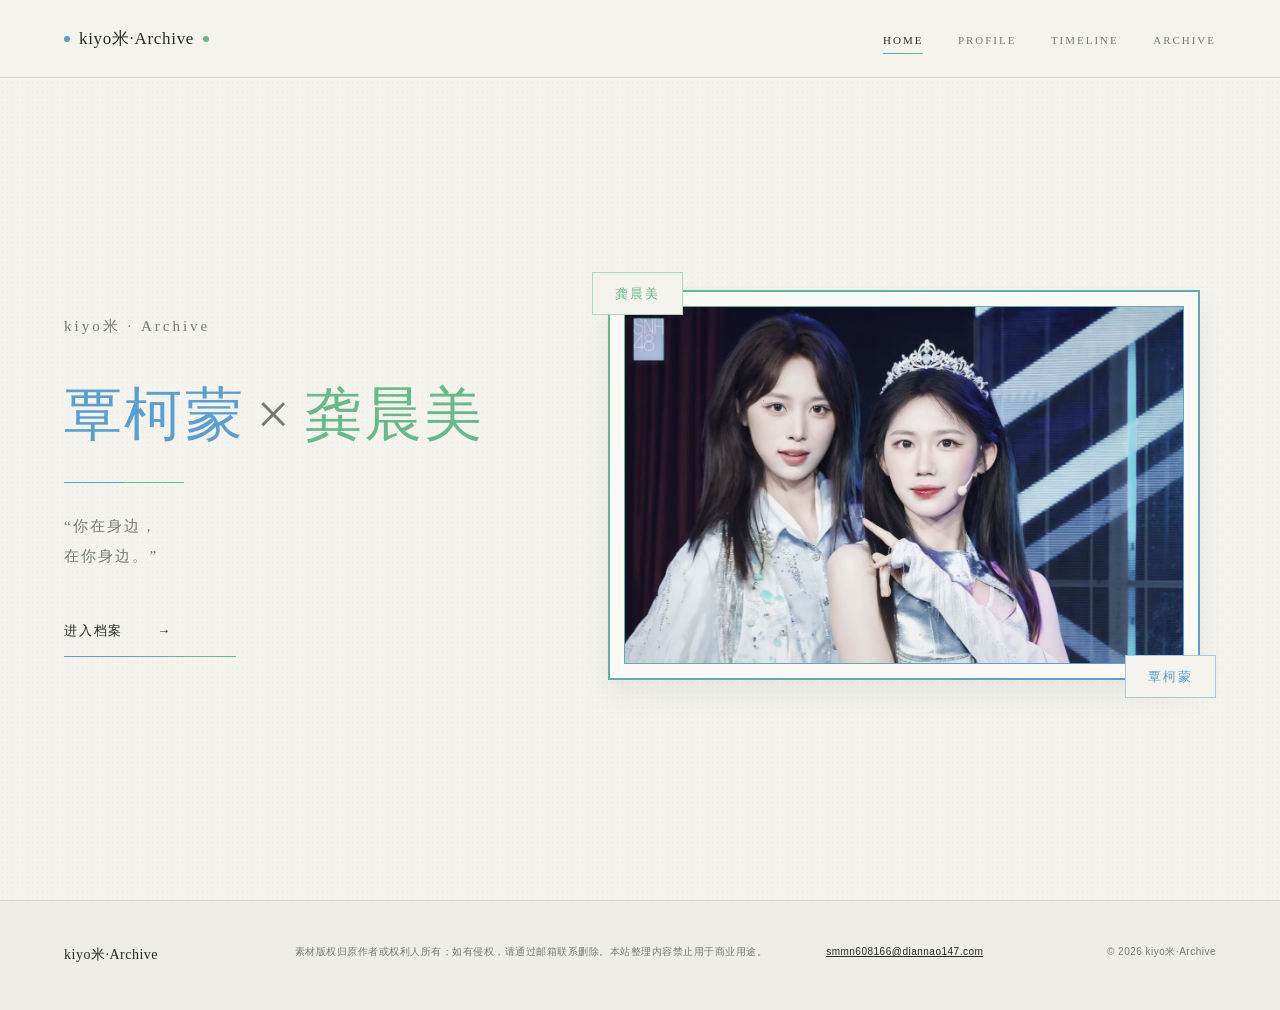
==== commit 119bac0b: "Refresh the homepage portrait and reorganize timeline records. Use an even green-to-blue print borde" ====
--- a/index.html
+++ b/index.html
@@ -13,22 +13,21 @@
   <main>
     <section class="home-hero" aria-labelledby="home-title">
       <div class="hero-copy reveal">
-        <p class="archive-name">kiyo米·Archive</p>
-        <h1 id="home-title"><span class="name-blue">覃柯蒙</span><span class="name-green">龚晨美</span></h1>
-        <blockquote>“你在身边，在你身边。”</blockquote>
+        <p class="archive-name">kiyo米 · Archive</p>
+        <h1 id="home-title">
+          <span class="name-blue">覃柯蒙</span><span class="pair-cross" aria-hidden="true">×</span><span class="name-green">龚晨美</span>
+        </h1>
+        <div class="hero-line" aria-hidden="true"></div>
+        <blockquote>“你在身边，<br>在你身边。”</blockquote>
         <a class="primary-link" href="archive.html">进入档案 <span aria-hidden="true">→</span></a>
       </div>
-      <div class="hero-portrait reveal" aria-label="覃柯蒙与龚晨美">
-        <figure class="portrait portrait-blue">
-          <img src="images/qkm.jpg" alt="覃柯蒙" width="854" height="1280">
-          <figcaption>覃柯蒙</figcaption>
+      <div class="hero-stage reveal">
+        <p class="corner-card corner-gcm" aria-hidden="true">龚晨美</p>
+        <figure class="couple-frame">
+          <img src="images/couple.jpg" alt="覃柯蒙与龚晨美" width="1280" height="819">
         </figure>
-        <figure class="portrait portrait-green">
-          <img src="images/gcm.jpg" alt="龚晨美" width="1080" height="1433">
-          <figcaption>龚晨美</figcaption>
-        </figure>
+        <p class="corner-card corner-qkm" aria-hidden="true">覃柯蒙</p>
       </div>
-      <p class="home-note">一处关于共同经历与被珍藏瞬间的档案。</p>
     </section>
   </main>
   <div data-site-footer></div>
--- a/style.css
+++ b/style.css
@@ -24,7 +24,7 @@
   --text-sm: 12px;               /* 导航、日期和链接。 */
   --text-body: 14px;             /* 正文和事件简述。 */
   --text-title: clamp(44px, 7vw, 88px); /* 内页大标题。 */
-  --text-hero: clamp(58px, 7.5vw, 112px); /* 首页双人大名字。 */
+  --text-hero: clamp(28px, 4.6vw, 68px); /* 首页两人名字，站名不用这个字号。 */
 
   /* 间距：统一页面留白，避免各组件各自出现不一致的距离。 */
   --space-1: 8px;
@@ -95,6 +95,7 @@
 .site-nav a::after { content: ""; position: absolute; right: 0; bottom: 19px; left: 0; height: 1px; background: linear-gradient(90deg, var(--color-qkm), var(--color-gcm)); transform: scaleX(0); transition: transform .25s ease; }
 .site-nav a:hover, .site-nav a[aria-current="page"] { color: var(--ink); }
 .site-nav a:hover::after, .site-nav a[aria-current="page"]::after { transform: scaleX(1); }
+.nav-index { display: none; }
 .menu-toggle { display: none; width: 42px; height: 42px; padding: 10px; border: 0; background: transparent; cursor: pointer; }
 .menu-toggle span { display: block; width: 20px; height: 1px; margin: 5px auto; background: var(--ink); transition: .25s ease; }
 
@@ -103,41 +104,136 @@
   min-height: 100svh;
   max-width: 1440px;
   margin: 0 auto;
-  padding: calc(var(--header-h) + 70px) clamp(24px, 7vw, 110px) 70px;
+  padding: calc(var(--header-h) + 64px) clamp(24px, 5vw, 88px) 72px;
   display: grid;
-  grid-template-columns: minmax(330px, .9fr) minmax(460px, 1.1fr);
+  grid-template-columns: minmax(260px, .86fr) minmax(0, 1.14fr);
   align-items: center;
-  gap: clamp(40px, 7vw, 110px);
-  overflow: hidden;
-}
-.home-hero::before { content: ""; position: absolute; width: 210px; height: 310px; top: 24%; right: -150px; border: 1px solid var(--line); border-radius: 50%; }
-.hero-copy { position: relative; z-index: 2; }
-.archive-name, .section-code { margin: 0 0 var(--space-4); color: var(--muted); font-family: var(--serif); font-size: 11px; letter-spacing: .32em; text-transform: uppercase; }
-.hero-copy h1 { display: flex; flex-direction: column; align-items: flex-start; margin: 0; font-family: var(--serif); font-size: var(--text-hero); font-weight: 400; line-height: .91; letter-spacing: -.055em; }
-.name-blue { color: var(--blue-dark); }
-.name-green { align-self: flex-end; color: var(--green-dark); }
-.hero-copy blockquote { margin: var(--space-5) 0 var(--space-4); padding-left: var(--space-3); border-left: 1px solid var(--blue); color: #555d59; font-family: var(--serif); font-size: clamp(16px, 1.5vw, 20px); letter-spacing: .12em; }
+  gap: clamp(32px, 4.5vw, 84px);
+}
+.hero-copy {
+  position: relative;
+  z-index: 2;
+  min-width: 0;
+  max-width: 560px;
+  container-type: inline-size;
+}
+.archive-name {
+  margin: 0 0 42px;
+  color: var(--muted);
+  font-family: var(--serif);
+  font-size: 15px;
+  letter-spacing: .2em;
+}
+.hero-copy h1 {
+  margin: 0;
+  color: var(--ink);
+  font-family: var(--serif);
+  font-size: var(--text-hero);
+  font-weight: 400;
+  line-height: 1.15;
+  letter-spacing: .04em;
+  white-space: nowrap;
+}
+@supports (width: 1cqi) {
+  .hero-copy h1 { font-size: clamp(28px, 12.4cqi, 68px); }
+}
+.hero-copy h1 .pair-cross {
+  color: var(--muted);
+  padding: 0 .2em;
+  font-weight: 400;
+}
+.hero-copy h1 .name-blue { color: var(--color-qkm); }
+.hero-copy h1 .name-green { color: var(--color-gcm); }
+.hero-line {
+  width: 120px;
+  max-width: 42%;
+  height: 1px;
+  margin-top: 34px;
+  background: linear-gradient(90deg, var(--color-qkm) 50%, var(--color-gcm) 50%);
+}
+.hero-copy blockquote {
+  margin: 28px 0 0;
+  color: var(--muted);
+  font-family: var(--serif);
+  font-size: 15px;
+  line-height: 2;
+  letter-spacing: .14em;
+}
+.hero-copy .primary-link { margin-top: 36px; }
+.section-code { margin: 0 0 var(--space-4); color: var(--muted); font-family: var(--serif); font-size: 11px; letter-spacing: .32em; text-transform: uppercase; }
 .primary-link { display: inline-flex; align-items: center; gap: 34px; min-width: 172px; padding: 13px 0; border-bottom: 1px solid transparent; border-image: linear-gradient(90deg, var(--color-qkm), var(--color-gcm)) 1; text-decoration: none; font-size: 13px; letter-spacing: .14em; transition: color .25s, gap .25s; }
 .primary-link:hover { color: var(--blue-dark); gap: 48px; }
-.hero-portrait { position: relative; min-height: 610px; }
-.portrait { position: absolute; margin: 0; }
-.portrait img { width: 100%; height: 100%; object-fit: cover; filter: saturate(.72) contrast(.96); }
-.portrait figcaption { position: absolute; writing-mode: vertical-rl; font-family: var(--serif); font-size: 11px; font-weight: 600; letter-spacing: .22em; }
-.portrait-blue { z-index: 2; top: 20px; left: 0; width: 50%; height: 74%; padding: 10px; border: 1px solid color-mix(in srgb, var(--color-qkm) 48%, transparent); background: var(--paper); }
-.portrait-blue img { object-position: center 24%; }
-.portrait-blue figcaption { right: -27px; top: 10px; color: var(--color-qkm-deep); }
-.portrait-green { right: 0; bottom: 10px; width: 53%; height: 68%; padding: 10px; border: 1px solid color-mix(in srgb, var(--color-gcm) 52%, transparent); background: var(--paper); }
-.portrait-green img { object-position: center 20%; }
-.portrait-green figcaption { bottom: 5px; left: -28px; color: var(--color-gcm-deep); }
-.home-note { position: absolute; bottom: 30px; left: clamp(24px, 7vw, 110px); margin: 0; color: #8a8f8c; font-size: 10px; letter-spacing: .14em; }
-
-.page-shell { width: min(var(--max), calc(100% - 48px)); min-height: 76vh; margin: 0 auto; padding: calc(var(--header-h) + 82px) 0 120px; }
-.page-intro { display: grid; grid-template-columns: minmax(180px, .45fr) 1fr; grid-template-areas: "code title" ". copy"; gap: var(--space-2) clamp(30px, 8vw, 120px); padding: var(--space-5) 0 var(--space-6); border-bottom: 1px solid var(--line); }
+.hero-stage {
+  position: relative;
+  width: min(100%, 680px);
+  min-width: 0;
+  justify-self: end;
+}
+.couple-frame {
+  --polaroid-edge: 14px;
+  position: relative;
+  z-index: 1;
+  margin: 18px 16px;
+  padding: var(--polaroid-edge);
+  background:
+    linear-gradient(#faf9f5, #faf9f5) padding-box,
+    linear-gradient(135deg, var(--color-gcm), var(--color-qkm)) border-box;
+  border: 2px solid transparent;
+  box-shadow: 0 14px 30px rgba(37, 43, 41, .07);
+}
+.couple-frame::before {
+  content: "";
+  position: absolute;
+  z-index: 2;
+  inset: var(--polaroid-edge);
+  pointer-events: none;
+  border: 1px solid transparent;
+  border-image: linear-gradient(135deg, var(--color-gcm), var(--color-qkm)) 1;
+}
+.couple-frame img {
+  width: 100%;
+  height: auto;
+  aspect-ratio: 1280 / 819;
+  object-fit: cover;
+  object-position: center;
+  filter: saturate(.72) contrast(.96);
+}
+.corner-card {
+  position: absolute;
+  z-index: 2;
+  margin: 0;
+  padding: 14px 22px;
+  background: var(--paper);
+  font-family: var(--serif);
+  font-size: 13px;
+  letter-spacing: .16em;
+  line-height: 1;
+  white-space: nowrap;
+}
+.corner-gcm {
+  top: 0;
+  left: 0;
+  color: var(--color-gcm);
+  border: 1px solid color-mix(in srgb, var(--color-gcm) 55%, white);
+}
+.corner-qkm {
+  right: 0;
+  bottom: 0;
+  color: var(--color-qkm);
+  border: 1px solid color-mix(in srgb, var(--color-qkm) 55%, white);
+}
+
+.page-shell { width: min(var(--max), calc(100% - 48px)); min-height: 76vh; margin: 0 auto; padding: calc(var(--header-h) + 20px) 0 88px; }
+.page-intro { display: grid; grid-template-columns: minmax(180px, .45fr) 1fr; grid-template-areas: "code title" ". copy"; gap: var(--space-2) clamp(30px, 8vw, 120px); padding: 12px 0 28px; border-bottom: 1px solid var(--line); }
 .page-intro .section-code { grid-area: code; padding-top: 14px; }
 .page-intro h1 { grid-area: title; margin: 0; font-family: var(--serif); font-size: var(--text-title); font-weight: 400; line-height: 1.05; letter-spacing: -.04em; }
 .page-intro > p:last-child { grid-area: copy; max-width: 540px; margin: 12px 0 0; color: var(--muted); font-size: 14px; letter-spacing: .06em; }
-
-.profile-choices { display: grid; grid-template-columns: 1fr 1fr; gap: clamp(22px, 5vw, 72px); padding: 74px 0 0; }
+.timeline-intro, .profile-intro, .archive-intro { display: flex; flex-direction: column; align-items: center; text-align: center; }
+.timeline-intro h1, .profile-intro h1, .archive-intro h1 { grid-area: auto; }
+.timeline-intro .section-code, .profile-intro .section-code, .archive-intro .section-code { grid-area: auto; margin: 12px 0 0; padding-top: 0; }
+.timeline-intro > p:last-child, .profile-intro > p:last-child, .archive-intro > p:last-child { grid-area: auto; max-width: 36em; margin: 12px auto 0; text-align: center; }
+
+.profile-choices { display: grid; grid-template-columns: 1fr 1fr; gap: clamp(22px, 5vw, 72px); padding: 36px 0 0; }
 .profile-choice { display: grid; grid-template-columns: 58% 42%; min-height: 500px; color: var(--ink); text-decoration: none; }
 .profile-choice.blue { --frame-accent: var(--color-qkm); --frame-soft: var(--color-qkm-soft); }
 .profile-choice.green { --frame-accent: var(--color-gcm); --frame-soft: var(--color-gcm-soft); }
@@ -165,6 +261,7 @@
 .person-image::before { top: 8px; left: 8px; border-top: 1px solid var(--frame-accent); border-left: 1px solid var(--frame-accent); }
 .person-image::after { right: 8px; bottom: 8px; border-right: 1px solid var(--frame-accent); border-bottom: 1px solid var(--frame-accent); }
 .person-image img { width: 100%; height: 100%; object-fit: cover; filter: saturate(.72); box-shadow: 0 0 0 1px color-mix(in srgb, var(--frame-accent) 55%, transparent); }
+.person-layout.green .person-image img { object-position: 80% center; }
 .person-copy { display: flex; flex-direction: column; justify-content: center; justify-self: center; width: min(440px, 100%); min-height: 100%; padding: 12px 0 72px; }
 .back-link { display: inline-block; margin-bottom: 28px; color: var(--muted); text-decoration: none; font-size: 12px; letter-spacing: .08em; }
 .person-copy h1 { margin: 0; font-family: var(--serif); font-size: clamp(62px, 8vw, 108px); font-weight: 400; line-height: 1; }
@@ -185,18 +282,37 @@
 .fan-posts > p { margin: -12px 0 20px; color: var(--muted); font-size: 12px; }
 .muted { color: var(--muted); font-size: 13px; }
 
-.timeline-toolbar { display: flex; justify-content: flex-end; align-items: center; gap: var(--space-2); padding: var(--space-4) 0; border-bottom: 1px solid var(--line); }
-.timeline-toolbar label { color: var(--muted); font-size: 11px; letter-spacing: .12em; }
-.timeline-toolbar select { min-width: 150px; padding: 10px 34px 10px 14px; color: var(--ink); background: transparent; border: 1px solid var(--line); border-radius: 0; font-family: var(--serif); font-size: 12px; }
+.timeline-toolbar { display: flex; justify-content: space-between; align-items: center; flex-wrap: nowrap; gap: 12px; padding: var(--space-4) 0; border-bottom: 1px solid var(--line); }
+.timeline-toolbar select { flex: 0 1 168px; width: auto; min-width: 0; max-width: 180px; padding: 10px 34px 10px 14px; color: var(--ink); background: transparent; border: 1px solid var(--line); border-radius: 0; font-family: var(--serif); font-size: 12px; }
 .timeline-toolbar select:disabled { opacity: .48; }
-.timeline-list { max-width: 900px; margin: 0 auto; padding-top: 64px; }
-.timeline-entry { display: grid; grid-template-columns: 140px 32px 1fr; gap: 22px; min-height: 190px; }
+.timeline-sort { display: inline-flex; margin-left: auto; border: 1px solid var(--line); }
+.timeline-sort button { min-width: 64px; margin: 0; padding: 10px 16px; border: 0; background: transparent; color: var(--muted); font-family: var(--serif); font-size: 12px; letter-spacing: .14em; line-height: 1; cursor: pointer; }
+.timeline-sort button + button { border-left: 1px solid var(--line); }
+.timeline-sort button:hover { color: var(--ink); }
+.timeline-sort button.is-active { color: var(--ink); background: var(--paper-deep); }
+.timeline-list { max-width: 900px; margin: 0 auto; padding-top: 36px; }
+.timeline-entry { display: grid; grid-template-columns: 140px 32px 1fr; gap: 22px; min-height: 190px; scroll-margin-top: calc(var(--header-h) + 24px); }
+.timeline-entry > div { padding-bottom: 64px; }
+.timeline-shared { min-height: 0; }
+.timeline-shared > time { align-self: start; }
+.timeline-day-events { min-width: 0; }
+.timeline-event { scroll-margin-top: calc(var(--header-h) + 24px); }
+.timeline-shared h2 { margin: 0 0 6px; font-size: 22px; }
+.timeline-shared .timeline-event p { margin: 0 0 8px; }
+.timeline-event + .timeline-event { margin-top: 18px; padding-top: 0; border-top: 0; }
 .timeline-entry time { padding-top: 4px; color: var(--muted); text-align: right; font-family: var(--serif); font-size: 13px; letter-spacing: .08em; }
+.timeline-entry time.timeline-range { display: flex; flex-direction: column; align-items: flex-end; gap: 2px; letter-spacing: .02em; line-height: 1.25; white-space: nowrap; }
+.timeline-range .range-mark { font-size: 11px; letter-spacing: 0; line-height: 1; }
 .timeline-node { position: relative; border-left: 1px solid var(--line); }
 .timeline-node::before { content: ""; position: absolute; top: 5px; left: -5px; width: 9px; height: 9px; border: 1px solid var(--blue); border-radius: 50%; background: var(--paper); }
 .timeline-entry h2 { margin: 0 0 15px; font-family: var(--serif); font-size: 28px; font-weight: 400; }
 .timeline-entry p { max-width: 590px; margin: 0 0 20px; color: var(--muted); font-size: 14px; line-height: 1.95; }
 .timeline-sources { display: flex; flex-wrap: wrap; gap: 8px 18px; }
+.timeline-shots { display: flex; flex-wrap: wrap; align-items: flex-start; gap: 10px; margin: 2px 0 18px; }
+.timeline-shot { position: relative; flex: 0 0 auto; width: 120px; max-width: 100%; aspect-ratio: 10 / 13; height: auto; padding: 0; overflow: hidden; border: 1px solid rgba(37, 43, 41, .16); background: #f7f6f2; cursor: pointer; line-height: 0; }
+.timeline-shot img { position: absolute; inset: 0; display: block; width: 100%; height: 100%; object-fit: cover; object-position: left top; filter: saturate(.8); }
+.timeline-shot:hover img, .timeline-shot:focus-visible img { filter: saturate(1); }
+.timeline-shot:focus-visible { outline: 1px solid var(--ink); outline-offset: 3px; }
 .timeline-entry a { color: var(--blue-dark); text-decoration: none; font-size: 11px; letter-spacing: .1em; }
 .timeline-posts { max-width: 900px; margin: 76px auto 0; padding-top: 48px; border-top: 1px solid var(--line); scroll-margin-top: calc(var(--header-h) + 20px); }
 .timeline-posts-heading .section-code { margin-bottom: 14px; }
@@ -227,8 +343,21 @@
 .dialog-media { display: grid; place-items: center; max-height: calc(92vh - 120px); overflow: auto; }
 .dialog-media img { max-height: calc(92vh - 150px); object-fit: contain; }
 .dialog-caption { margin: 16px 0 0; text-align: center; font-family: var(--serif); }
-
-.archive-stats { display: grid; grid-template-columns: repeat(2, 1fr); padding: 70px 0 92px; border-bottom: 1px solid var(--line); }
+dialog.shot-dialog { position: fixed; inset: 0; width: 100%; height: 100%; max-width: none; max-height: none; margin: 0; padding: 0; color: #f7f6f2; background: transparent; border: 0; box-shadow: none; overflow: auto; scrollbar-width: thin; scrollbar-color: rgba(247, 246, 242, .45) transparent; }
+dialog.shot-dialog[open] { display: block; }
+dialog.shot-dialog::backdrop { background: rgba(22, 26, 24, .84); }
+dialog.shot-dialog:focus { outline: none; }
+.shot-stage { display: flex; flex-direction: column; align-items: center; gap: 14px; box-sizing: border-box; width: 100%; min-height: 100%; padding: 28px 18px 36px; background: transparent; }
+.shot-frame { position: relative; line-height: 0; margin-top: auto; margin-bottom: auto; background: transparent; }
+.shot-source { margin-bottom: auto; }
+.shot-dialog img { display: block; width: auto; height: auto; max-width: min(420px, calc(100vw - 48px)); background: transparent; box-shadow: none; }
+.shot-dialog .dialog-close { top: 8px; right: 8px; z-index: 2; width: 28px; height: 28px; display: grid; place-items: center; padding: 0; color: #fff; background: rgba(20, 24, 22, .72); border-radius: 50%; box-shadow: none; font-size: 18px; line-height: 1; }
+.shot-dialog .dialog-close:hover { color: #fff; background: rgba(20, 24, 22, .88); }
+.shot-source { color: #f7f6f2; text-decoration: none; font-size: 12px; letter-spacing: .08em; }
+.shot-source:hover { color: #fff; }
+.shot-source:focus-visible { outline: 1px solid rgba(247, 246, 242, .85); outline-offset: 4px; }
+
+.archive-stats { display: grid; grid-template-columns: repeat(2, 1fr); padding: 36px 0 56px; border-bottom: 1px solid var(--line); }
 .stat { min-height: 190px; padding: 0 30px; border-left: 1px solid var(--line); }
 .stat:first-child { border-left: 0; padding-left: 0; }
 .stat span { color: var(--muted); font-family: var(--serif); font-size: 10px; letter-spacing: .18em; }
@@ -236,7 +365,7 @@
 .stat:nth-child(1) strong, .stat:nth-child(3) strong { color: var(--blue-dark); }
 .stat:nth-child(2) strong, .stat:nth-child(4) strong { color: var(--green-dark); }
 .stat p { margin: 0; color: var(--muted); font-family: var(--serif); font-size: 11px; letter-spacing: .18em; }
-.directory { padding-top: 94px; }
+.directory { padding-top: 52px; }
 .directory-heading { display: grid; grid-template-columns: .7fr 1fr; margin-bottom: 50px; }
 .directory-heading h2 { margin: 0; font-family: var(--serif); font-size: clamp(42px, 6vw, 70px); font-weight: 400; }
 .directory-groups { display: grid; grid-template-columns: repeat(2, 1fr); gap: 44px; }
@@ -247,7 +376,9 @@
 .directory-groups a { display: flex; justify-content: space-between; gap: 18px; padding: 16px 0; text-decoration: none; }
 .directory-groups a span { font-family: var(--serif); font-size: 16px; }
 .directory-groups a small { color: var(--muted); font-size: 10px; white-space: nowrap; }
+.directory-groups a small.is-range { white-space: normal; text-align: right; line-height: 1.45; }
 .directory-empty { padding: 20px 0; color: var(--muted); font-size: 12px; }
+.directory-more a { width: 100%; margin: 0; }
 
 .empty-state { grid-column: 1/-1; min-height: 330px; display: grid; place-content: center; justify-items: center; text-align: center; }
 .empty-state > span { width: 58px; height: 58px; margin-bottom: 25px; border: 1px solid var(--line); border-radius: 50%; position: relative; }
@@ -263,16 +394,19 @@
 .footer-brand { color: var(--ink); font-family: var(--serif); font-size: 14px; }
 .copyright { text-align: right; white-space: nowrap; }
 
-.reveal { opacity: 0; transform: translateY(14px); transition: opacity .65s ease, transform .65s ease; }
-.reveal.is-visible { opacity: 1; transform: translateY(0); }
+html.js .reveal { opacity: 0; transform: translateY(14px); transition: opacity .65s ease, transform .65s ease; }
+html.js .reveal.is-visible { opacity: 1; transform: translateY(0); }
 
 @media (max-width: 900px) {
   :root { --header-h: 68px; }
-  .home-hero { grid-template-columns: 1fr; padding-top: calc(var(--header-h) + 64px); }
-  .hero-copy { max-width: 620px; }
-  .hero-copy h1 { max-width: 540px; font-size: clamp(64px, 13vw, 104px); }
-  .hero-portrait { width: min(620px, 100%); min-height: 650px; margin: 0 auto; }
-  .home-note { position: static; grid-column: 1; margin-top: -14px; }
+  .home-hero { grid-template-columns: 1fr; align-items: start; padding-top: calc(var(--header-h) + 52px); gap: 40px; }
+  .hero-copy { max-width: 640px; }
+  .archive-name { margin-bottom: 28px; }
+  .hero-stage { width: min(680px, 100%); justify-self: center; }
+  .couple-frame {
+    --polaroid-edge: 11px;
+    margin: 16px 12px;
+  }
   .profile-choices { gap: 26px; }
   .profile-choice { grid-template-columns: 1fr; }
   .choice-copy { margin: 14px 10px 0; }
@@ -288,7 +422,7 @@
 }
 
 @media (max-width: 700px) {
-  .site-header { padding: 0 20px; background: var(--paper); backdrop-filter: none; }
+  .site-header { padding: 0 max(20px, env(safe-area-inset-right)) 0 max(20px, env(safe-area-inset-left)); background: var(--paper); backdrop-filter: none; }
   .brand { font-size: 15px; }
   .menu-toggle { display: inline-flex; align-items: center; justify-content: center; gap: 8px; width: auto; min-width: 76px; height: 44px; padding: 0 10px; border: 1px solid var(--ink); border-radius: 22px; background: var(--paper); color: var(--ink); font-size: 13px; line-height: 1; white-space: nowrap; }
   .menu-toggle .menu-icon { display: flex; flex-direction: column; justify-content: center; width: 22px; height: 22px; margin: 0; background: transparent; }
@@ -296,25 +430,34 @@
   .menu-toggle[aria-expanded="true"] .menu-icon span:nth-child(1) { transform: translateY(8px) rotate(45deg); }
   .menu-toggle[aria-expanded="true"] .menu-icon span:nth-child(2) { opacity: 0; }
   .menu-toggle[aria-expanded="true"] .menu-icon span:nth-child(3) { transform: translateY(-8px) rotate(-45deg); }
-  .site-nav { position: absolute; top: 100%; right: 0; left: 0; height: calc(100vh - var(--header-h)); height: calc(100dvh - var(--header-h)); display: flex; flex-direction: column; align-items: stretch; justify-content: flex-start; gap: 0; overflow-y: auto; padding: 32px 24px max(32px, env(safe-area-inset-bottom)); background: var(--paper); border-bottom: 1px solid var(--line); opacity: 0; visibility: hidden; transition: opacity .25s, visibility .25s; }
-  .site-nav.open { opacity: 1; visibility: visible; }
-  .site-nav a { width: 100%; padding: 18px 12px; border-bottom: 1px solid var(--line); color: var(--ink); font-size: clamp(18px, 5vw, 22px); letter-spacing: .15em; line-height: 1.4; }
-  .site-nav a[aria-current="page"] { padding-left: 18px; border-left: 3px solid var(--blue); background: var(--blue-pale); color: var(--blue-dark); }
-  .site-nav a::after { display: none; }
-  .home-hero { min-height: auto; padding: calc(var(--header-h) + 58px) 22px 56px; gap: 48px; }
-  .hero-copy h1 { font-size: clamp(52px, 19vw, 78px); }
-  .name-green { align-self: flex-start; margin-left: 18%; }
-  .hero-copy blockquote { margin: 32px 0 30px; }
-  .hero-portrait { min-height: 470px; }
-  .portrait-blue { width: 57%; height: 72%; }
-  .portrait-green { width: 57%; height: 66%; }
-  .home-note { margin-top: 0; line-height: 1.6; }
+  .site-nav { position: absolute; top: calc(100% + 10px); right: max(16px, env(safe-area-inset-right)); left: auto; width: min(232px, calc(100vw - 32px)); height: auto; display: flex; flex-direction: column; align-items: stretch; gap: 0; overflow: visible; padding: 6px; background-color: #fbfbf8; background-image: none; border: 1px solid rgba(37, 43, 41, .16); border-radius: 16px; box-shadow: 0 14px 36px rgba(37, 43, 41, .14); opacity: 0; visibility: hidden; transform: translateY(-6px); pointer-events: none; transition: opacity .2s ease, transform .2s ease, visibility .2s; }
+  .site-nav::before { content: ""; position: absolute; top: -6px; right: 46px; width: 12px; height: 12px; background: #fbfbf8; border-top: 1px solid rgba(37, 43, 41, .16); border-left: 1px solid rgba(37, 43, 41, .16); transform: rotate(45deg); }
+  .site-nav.open { opacity: 1; visibility: visible; transform: none; pointer-events: auto; }
+  .site-nav a { position: relative; display: flex; flex-direction: row; align-items: center; justify-content: flex-start; gap: 14px; width: 100%; min-height: 46px; padding: 0 14px; border: 0; border-radius: 10px; background: transparent; color: var(--ink); font-size: 13px; letter-spacing: .14em; line-height: 1; }
+  .site-nav a + a { margin-top: 2px; }
+  .site-nav a .nav-index { display: block; width: 22px; color: var(--muted); font-family: var(--sans); font-size: 10px; letter-spacing: .12em; }
+  .site-nav a .nav-label { display: block; font-family: var(--serif); }
+  .site-nav a:hover, .site-nav a:active { border-color: transparent; background: var(--paper-deep); }
+  .site-nav a[aria-current="page"] { padding-left: 14px; border-color: transparent; background: var(--paper-deep); color: var(--ink); }
+  .site-nav a[aria-current="page"] .nav-index { color: var(--color-qkm-deep); }
+  .site-nav a::after, .site-nav a:hover::after, .site-nav a[aria-current="page"]::after, .site-nav a[aria-current="page"]:hover::after { display: none; transform: none; }
+  .home-hero { min-height: auto; padding: calc(var(--header-h) + 36px) 22px 48px; gap: 36px; }
+  .archive-name { margin-bottom: 24px; }
+  .hero-line { margin-top: 24px; }
+  .hero-copy blockquote { margin-top: 20px; }
+  .hero-copy .primary-link { margin-top: 28px; }
   .page-shell { width: min(100% - 40px, var(--max)); padding-top: calc(var(--header-h) + 52px); padding-bottom: 80px; }
   .page-intro { display: block; padding: 30px 0 48px; }
   .page-intro .section-code { padding: 0; margin-bottom: 22px; }
   .page-intro h1 { font-size: clamp(44px, 14vw, 62px); }
+  .timeline-intro h1 { font-size: min(62px, calc((100vw - 64px) / 7)); letter-spacing: -.05em; white-space: nowrap; }
   .page-intro > p:last-child { margin-top: 20px; }
+  .timeline-intro, .profile-intro, .archive-intro { align-items: center; text-align: center; }
+  .timeline-intro .section-code, .profile-intro .section-code, .archive-intro .section-code { margin: 16px 0 0; }
+  .timeline-intro > p:last-child, .profile-intro > p:last-child, .archive-intro > p:last-child { margin-top: 16px; }
   .profile-choices, .moments-grid { grid-template-columns: 1fr; }
+  .profile-choices { padding-top: 74px; }
+  .timeline-list { padding-top: 64px; }
   .profile-choice { min-height: 0; }
   .choice-image { aspect-ratio: 4/5; }
   .moment-card:nth-child(even) { transform: none; }
@@ -323,10 +466,16 @@
   .person-copy { display: block; width: min(460px, 100%); min-height: 0; margin: 40px auto 0; padding: 0 0 8px; }
   .back-link { margin-bottom: 28px; }
   .facts-list > div { grid-template-columns: 105px 1fr; }
-  .timeline-toolbar { justify-content: space-between; }
+  .timeline-toolbar { gap: 10px; }
+  .timeline-sort button { min-width: 58px; padding: 10px 14px; }
   .timeline-entry { grid-template-columns: 78px 18px 1fr; gap: 12px; min-height: 175px; }
   .timeline-entry time { font-size: 10px; }
+  .timeline-entry:has(.timeline-range) { grid-template-columns: 88px 16px 1fr; }
+  .timeline-range .range-mark { font-size: 10px; }
+  .timeline-shared h2 { font-size: 17px; }
+  .timeline-event + .timeline-event { margin-top: 12px; }
   .timeline-entry h2 { font-size: 22px; }
+  .timeline-shot { width: 104px; }
   .timeline-posts { margin-top: 56px; padding-top: 36px; }
   .timeline-posts-list a { grid-template-columns: minmax(0, 1fr) 20px; gap: 8px 12px; padding: 18px 2px; }
   .timeline-post-meta, .timeline-post-title { grid-column: 1; }
@@ -341,8 +490,34 @@
   .media-dialog { padding: 42px 14px 20px; }
 }
 
+@media (max-width: 1100px) and (min-width: 901px) {
+  .corner-card { padding: 12px 16px; font-size: 13px; letter-spacing: .12em; }
+  .couple-frame { margin: 18px 12px; }
+  .archive-name { margin-bottom: 28px; letter-spacing: .16em; }
+}
+
+@media (max-height: 760px) and (min-width: 901px) {
+  .couple-frame { --polaroid-edge: 10px; margin: 14px; }
+  .home-hero { min-height: auto; padding-top: calc(var(--header-h) + 24px); padding-bottom: 32px; gap: 28px; }
+  .archive-name { margin-bottom: 18px; }
+  .hero-line { margin-top: 18px; }
+  .hero-copy blockquote { margin-top: 14px; }
+  .hero-copy .primary-link { margin-top: 18px; }
+}
+
+@media (max-width: 420px) {
+  .archive-name { margin-bottom: 20px; font-size: 13px; letter-spacing: .12em; }
+  .corner-card { padding: 8px 11px; font-size: 12px; letter-spacing: .08em; }
+  .couple-frame {
+    --polaroid-edge: 8px;
+    margin: 12px 8px;
+  }
+  .hero-copy blockquote { font-size: 14px; letter-spacing: .08em; }
+  .hero-line { width: 96px; margin-top: 20px; }
+}
+
 @media (prefers-reduced-motion: reduce) {
   html { scroll-behavior: auto; }
   *, *::before, *::after { animation-duration: .01ms !important; transition-duration: .01ms !important; }
-  .reveal { opacity: 1; transform: none; }
-}
+  html.js .reveal { opacity: 1; transform: none; transition: none; }
+}
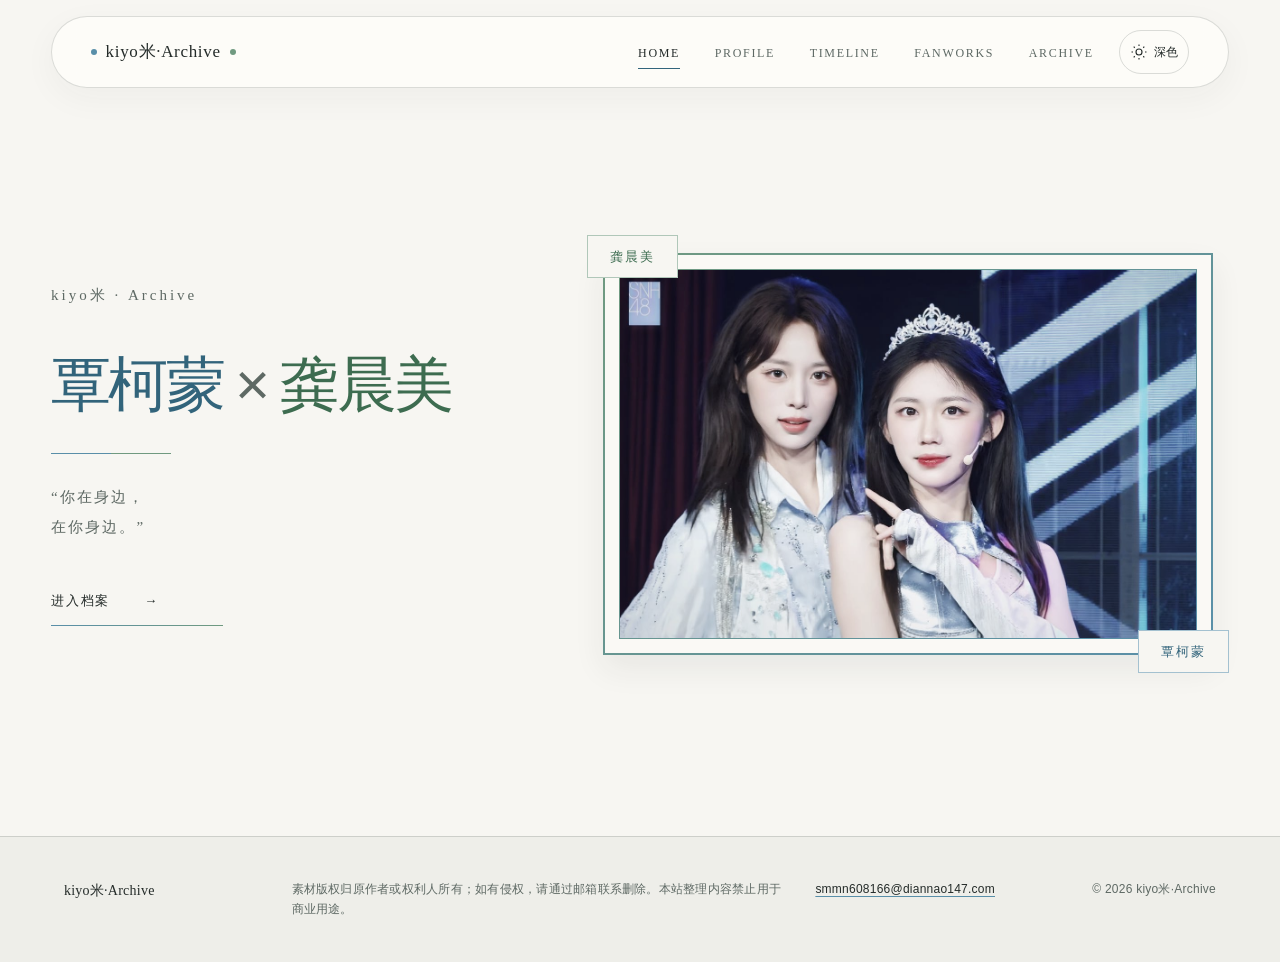
==== commit 7510fde2: "Improve themes and archive browsing" ====
--- a/index.html
+++ b/index.html
@@ -6,6 +6,7 @@
   <meta name="description" content="覃柯蒙与龚晨美的共同经历与互动档案。">
   <link rel="icon" href="data:,">
   <title>kiyo米·Archive</title>
+  <script src="theme.js"></script>
   <link rel="stylesheet" href="style.css">
 </head>
 <body data-page="home">
@@ -24,7 +25,7 @@
       <div class="hero-stage reveal">
         <p class="corner-card corner-gcm" aria-hidden="true">龚晨美</p>
         <figure class="couple-frame">
-          <img src="images/couple.jpg" alt="覃柯蒙与龚晨美" width="1280" height="819">
+          <img src="images/couple.jpg" alt="覃柯蒙与龚晨美" width="1280" height="819" fetchpriority="high" decoding="async">
         </figure>
         <p class="corner-card corner-qkm" aria-hidden="true">覃柯蒙</p>
       </div>
--- a/style.css
+++ b/style.css
@@ -1,30 +1,30 @@
 :root {
-  color-scheme: only light;
+  color-scheme: light;
   /* 应援色：用于人物名字、侧边小标签、节点与相框细线。 */
-  --color-qkm: #5b9ed0;          /* 覃柯蒙：清透青蓝，在米色背景上不会发黑。 */
-  --color-qkm-deep: #3c729e;     /* 覃柯蒙：大标题和重要链接的清晰深色版本。 */
-  --color-qkm-soft: #e2edf5;     /* 覃柯蒙：浅底、选中状态和柔和装饰。 */
-  --color-gcm: #68b88a;          /* 龚晨美：溪绿色，明快但不使用荧光高饱和。 */
-  --color-gcm-deep: #438263;     /* 龚晨美：大标题和重要链接的清晰深色版本。 */
-  --color-gcm-soft: #e3f0e6;     /* 龚晨美：浅底、选中状态和柔和装饰。 */
+  --color-qkm: #598fa9;          /* 覃柯蒙：海蓝。 */
+  --color-qkm-deep: #32647b;     /* 覃柯蒙：用于可读文字的深海蓝。 */
+  --color-qkm-soft: #dfeef1;     /* 覃柯蒙：浅蓝纸色。 */
+  --color-gcm: #709a80;          /* 龚晨美：蕨绿。 */
+  --color-gcm-deep: #3d6c50;     /* 龚晨美：用于可读文字的深蕨绿。 */
+  --color-gcm-soft: #e3eee5;     /* 龚晨美：浅绿纸色。 */
 
   /* 中性色：用于页面底色、纸张纹理、正文、辅助文字和分隔线。 */
-  --color-paper: #f4f3ee;        /* 页面大面积背景。 */
-  --color-paper-deep: #eeede7;   /* 页脚、次级区域和表面。 */
-  --color-ink: #252b29;          /* 标题和主要正文。 */
-  --color-muted: #737b77;        /* 导航、日期和辅助说明。 */
-  --color-line: rgba(37, 43, 41, .14); /* 卡片、时间线和相框边线。 */
+  --color-paper: #f7f6f2;        /* 暖纸底。 */
+  --color-paper-deep: #eeeee9;   /* 次级纸面。 */
+  --color-ink: #242b29;          /* 深墨色正文。 */
+  --color-muted: #5e6964;        /* 日期和辅助说明。 */
+  --color-line: rgba(36, 43, 41, .16); /* 细分隔线。 */
 
   /* 字体：优先使用本地中文字体，网络字体不可用时仍能稳定显示。 */
   --font-display: Georgia, "Times New Roman", "Songti SC", "SimSun", serif; /* 英文栏目、名字和档案标题。 */
   --font-body: "PingFang SC", "Microsoft YaHei", "Noto Sans CJK SC", Arial, sans-serif; /* 中文正文和控件。 */
 
   /* 字号：正文保持清晰，超大标题用 clamp() 自动适配手机与电脑。 */
-  --text-xs: 10px;               /* 编号、版权和细小说明。 */
-  --text-sm: 12px;               /* 导航、日期和链接。 */
-  --text-body: 14px;             /* 正文和事件简述。 */
-  --text-title: clamp(44px, 7vw, 88px); /* 内页大标题。 */
-  --text-hero: clamp(28px, 4.6vw, 68px); /* 首页两人名字，站名不用这个字号。 */
+  --text-xs: 12px;               /* 编号、版权和细小说明。 */
+  --text-sm: 13px;               /* 导航、日期和链接。 */
+  --text-body: 15px;             /* 正文和事件简述。 */
+  --text-title: clamp(48px, 6vw, 84px); /* 内页大标题。 */
+  --text-hero: clamp(42px, 7vw, 104px); /* 首页两人名字。 */
 
   /* 间距：统一页面留白，避免各组件各自出现不一致的距离。 */
   --space-1: 8px;
@@ -35,8 +35,8 @@
   --space-6: 72px;
   --space-7: 96px;
 
-  --max: 1180px;                 /* 正文最大宽度。 */
-  --header-h: 78px;              /* 顶部导航高度。 */
+  --max: 1240px;                 /* 正文最大宽度。 */
+  --header-h: 72px;              /* 顶部导航高度。 */
 
   /* 兼容旧类名：后续只需调上面的中文变量即可整体换色。 */
   --paper: var(--color-paper);
@@ -61,9 +61,10 @@
   min-width: 320px;
   color: var(--ink);
   background-color: var(--paper);
-  background-image: radial-gradient(rgba(41, 48, 45, .06) .55px, transparent .55px);
-  background-size: 5px 5px;
+  background-image: radial-gradient(rgba(36, 43, 41, .035) .5px, transparent .5px);
+  background-size: 6px 6px;
   font-family: var(--sans);
+  font-size: var(--text-body);
   line-height: 1.75;
   text-rendering: optimizeLegibility;
 }
@@ -71,44 +72,51 @@
 a { color: inherit; }
 img { display: block; max-width: 100%; }
 button, select { font: inherit; }
+:where(a, button, select):focus-visible { outline: 2px solid var(--color-qkm-deep); outline-offset: 4px; }
+:where(button, select) { -webkit-tap-highlight-color: transparent; }
 .sr-only { position: absolute; width: 1px; height: 1px; padding: 0; margin: -1px; overflow: hidden; clip: rect(0,0,0,0); white-space: nowrap; border: 0; }
 
 .site-header {
   position: fixed;
-  inset: 0 0 auto;
+  inset: 16px clamp(24px, 4vw, 64px) auto;
   z-index: 50;
+  max-width: 1360px;
+  margin: 0 auto;
   height: var(--header-h);
   display: flex;
   align-items: center;
   justify-content: space-between;
-  padding: 0 clamp(22px, 5vw, 72px);
-  background: rgba(244, 243, 238, .91);
-  border-bottom: 1px solid var(--line);
-  backdrop-filter: blur(14px);
-}
-.brand { display: inline-flex; align-items: center; gap: 9px; text-decoration: none; font-family: var(--serif); font-size: 17px; letter-spacing: .04em; }
+  padding: 0 clamp(22px, 3vw, 42px);
+  background: rgba(253, 252, 249, .96);
+  border: 1px solid var(--line);
+  box-shadow: 0 10px 34px rgba(36, 43, 41, .045);
+  backdrop-filter: blur(12px);
+}
+.brand { display: inline-flex; align-items: center; gap: 9px; min-height: 44px; text-decoration: none; font-family: var(--serif); font-size: 17px; letter-spacing: .04em; transition: color .2s ease; }
+.brand:hover { color: var(--color-qkm-deep); }
 .brand-dot { width: 6px; height: 6px; border-radius: 50%; }
 .brand-dot.blue { background: var(--blue); }
 .brand-dot.green { background: var(--green); }
 .site-nav { display: flex; gap: clamp(18px, 2.7vw, 38px); align-items: center; }
-.site-nav a { position: relative; padding: 27px 0 23px; color: var(--muted); text-decoration: none; font-family: var(--serif); font-size: 11px; letter-spacing: .18em; }
-.site-nav a::after { content: ""; position: absolute; right: 0; bottom: 19px; left: 0; height: 1px; background: linear-gradient(90deg, var(--color-qkm), var(--color-gcm)); transform: scaleX(0); transition: transform .25s ease; }
-.site-nav a:hover, .site-nav a[aria-current="page"] { color: var(--ink); }
-.site-nav a:hover::after, .site-nav a[aria-current="page"]::after { transform: scaleX(1); }
+.site-nav a { position: relative; padding: 26px 0 24px; color: var(--muted); text-decoration: none; font-family: var(--serif); font-size: 12px; letter-spacing: .14em; transition: color .2s ease; }
+.site-nav a::after { content: ""; position: absolute; right: 0; bottom: 19px; left: 0; height: 1px; background: var(--color-qkm-deep); transform: scaleX(0); transition: transform .3s cubic-bezier(.2,.7,.2,1); }
+.site-nav a:hover, .site-nav a:focus-visible, .site-nav a[aria-current="page"] { color: var(--ink); }
+.site-nav a:hover::after, .site-nav a:focus-visible::after, .site-nav a[aria-current="page"]::after { transform: scaleX(1); }
 .nav-index { display: none; }
 .menu-toggle { display: none; width: 42px; height: 42px; padding: 10px; border: 0; background: transparent; cursor: pointer; }
 .menu-toggle span { display: block; width: 20px; height: 1px; margin: 5px auto; background: var(--ink); transition: .25s ease; }
 
+body[data-page="home"] .site-header { max-width: 1600px; }
 .home-hero {
   position: relative;
-  min-height: 100svh;
-  max-width: 1440px;
+  min-height: calc(100svh - 64px);
+  max-width: 1640px;
   margin: 0 auto;
-  padding: calc(var(--header-h) + 64px) clamp(24px, 5vw, 88px) 72px;
+  padding: calc(var(--header-h) + 48px) clamp(24px, 4vw, 72px) 48px;
   display: grid;
   grid-template-columns: minmax(260px, .86fr) minmax(0, 1.14fr);
   align-items: center;
-  gap: clamp(32px, 4.5vw, 84px);
+  gap: clamp(32px, 4vw, 72px);
 }
 .hero-copy {
   position: relative;
@@ -127,11 +135,11 @@
 .hero-copy h1 {
   margin: 0;
   color: var(--ink);
-  font-family: var(--serif);
+  font-family: var(--sans);
   font-size: var(--text-hero);
-  font-weight: 400;
+  font-weight: 500;
   line-height: 1.15;
-  letter-spacing: .04em;
+  letter-spacing: -.045em;
   white-space: nowrap;
 }
 @supports (width: 1cqi) {
@@ -140,10 +148,10 @@
 .hero-copy h1 .pair-cross {
   color: var(--muted);
   padding: 0 .2em;
-  font-weight: 400;
-}
-.hero-copy h1 .name-blue { color: var(--color-qkm); }
-.hero-copy h1 .name-green { color: var(--color-gcm); }
+  font-weight: 300;
+}
+.hero-copy h1 .name-blue { color: var(--color-qkm-deep); }
+.hero-copy h1 .name-green { color: var(--color-gcm-deep); }
 .hero-line {
   width: 120px;
   max-width: 42%;
@@ -160,12 +168,13 @@
   letter-spacing: .14em;
 }
 .hero-copy .primary-link { margin-top: 36px; }
-.section-code { margin: 0 0 var(--space-4); color: var(--muted); font-family: var(--serif); font-size: 11px; letter-spacing: .32em; text-transform: uppercase; }
-.primary-link { display: inline-flex; align-items: center; gap: 34px; min-width: 172px; padding: 13px 0; border-bottom: 1px solid transparent; border-image: linear-gradient(90deg, var(--color-qkm), var(--color-gcm)) 1; text-decoration: none; font-size: 13px; letter-spacing: .14em; transition: color .25s, gap .25s; }
-.primary-link:hover { color: var(--blue-dark); gap: 48px; }
+.section-code { margin: 0 0 var(--space-4); color: var(--muted); font-family: var(--serif); font-size: 12px; letter-spacing: .24em; text-transform: uppercase; }
+.primary-link { display: inline-flex; align-items: center; gap: 34px; min-width: 172px; min-height: 48px; padding: 10px 0; border-bottom: 1px solid transparent; border-image: linear-gradient(90deg, var(--color-qkm), var(--color-gcm)) 1; color: var(--ink); text-decoration: none; font-size: 13px; letter-spacing: .14em; transition: color .25s, gap .25s, transform .25s; }
+.primary-link:hover, .primary-link:focus-visible { color: var(--color-qkm-deep); gap: 48px; }
+.primary-link:active { transform: translateY(1px); }
 .hero-stage {
   position: relative;
-  width: min(100%, 680px);
+  width: min(100%, 800px);
   min-width: 0;
   justify-self: end;
 }
@@ -175,11 +184,9 @@
   z-index: 1;
   margin: 18px 16px;
   padding: var(--polaroid-edge);
-  background:
-    linear-gradient(#faf9f5, #faf9f5) padding-box,
-    linear-gradient(135deg, var(--color-gcm), var(--color-qkm)) border-box;
+  background: linear-gradient(#faf9f5, #faf9f5) padding-box, linear-gradient(135deg, var(--color-gcm), var(--color-qkm)) border-box;
   border: 2px solid transparent;
-  box-shadow: 0 14px 30px rgba(37, 43, 41, .07);
+  box-shadow: 0 14px 30px rgba(36, 43, 41, .07);
 }
 .couple-frame::before {
   content: "";
@@ -213,133 +220,240 @@
 .corner-gcm {
   top: 0;
   left: 0;
-  color: var(--color-gcm);
+  color: var(--color-gcm-deep);
   border: 1px solid color-mix(in srgb, var(--color-gcm) 55%, white);
 }
 .corner-qkm {
   right: 0;
   bottom: 0;
-  color: var(--color-qkm);
+  color: var(--color-qkm-deep);
   border: 1px solid color-mix(in srgb, var(--color-qkm) 55%, white);
 }
 
-.page-shell { width: min(var(--max), calc(100% - 48px)); min-height: 76vh; margin: 0 auto; padding: calc(var(--header-h) + 20px) 0 88px; }
-.page-intro { display: grid; grid-template-columns: minmax(180px, .45fr) 1fr; grid-template-areas: "code title" ". copy"; gap: var(--space-2) clamp(30px, 8vw, 120px); padding: 12px 0 28px; border-bottom: 1px solid var(--line); }
-.page-intro .section-code { grid-area: code; padding-top: 14px; }
-.page-intro h1 { grid-area: title; margin: 0; font-family: var(--serif); font-size: var(--text-title); font-weight: 400; line-height: 1.05; letter-spacing: -.04em; }
-.page-intro > p:last-child { grid-area: copy; max-width: 540px; margin: 12px 0 0; color: var(--muted); font-size: 14px; letter-spacing: .06em; }
-.timeline-intro, .profile-intro, .archive-intro { display: flex; flex-direction: column; align-items: center; text-align: center; }
-.timeline-intro h1, .profile-intro h1, .archive-intro h1 { grid-area: auto; }
-.timeline-intro .section-code, .profile-intro .section-code, .archive-intro .section-code { grid-area: auto; margin: 12px 0 0; padding-top: 0; }
-.timeline-intro > p:last-child, .profile-intro > p:last-child, .archive-intro > p:last-child { grid-area: auto; max-width: 36em; margin: 12px auto 0; text-align: center; }
-
-.profile-choices { display: grid; grid-template-columns: 1fr 1fr; gap: clamp(22px, 5vw, 72px); padding: 36px 0 0; }
-.profile-choice { display: grid; grid-template-columns: 58% 42%; min-height: 500px; color: var(--ink); text-decoration: none; }
+.page-shell { width: min(var(--max), calc(100% - 64px)); min-height: 76vh; margin: 0 auto; padding: calc(var(--header-h) + 86px) 0 96px; }
+.page-intro, .timeline-intro, .profile-intro, .archive-intro { display: grid; grid-template-columns: minmax(0, 1fr) auto; grid-template-areas: "title code" "copy copy"; align-items: end; gap: 12px 28px; padding: 0 0 42px; border-bottom: 1px solid var(--line); text-align: left; }
+.page-intro h1, .timeline-intro h1, .profile-intro h1, .archive-intro h1 { grid-area: title; margin: 0; font-family: var(--serif); font-size: var(--text-title); font-weight: 400; line-height: 1.1; letter-spacing: -.045em; }
+.page-intro .section-code, .timeline-intro .section-code, .profile-intro .section-code, .archive-intro .section-code { grid-area: code; margin: 0 0 10px; padding: 0; }
+.page-intro > p:last-child, .timeline-intro > p:last-child, .profile-intro > p:last-child, .archive-intro > p:last-child { grid-area: copy; max-width: 600px; margin: 4px 0 0; color: var(--muted); font-size: 15px; letter-spacing: .02em; line-height: 1.85; text-align: left; }
+
+.profile-intro { display: flex; flex-direction: column; align-items: center; gap: 0; padding: 12px 0 28px; text-align: center; }
+.profile-intro h1 { grid-area: auto; }
+.profile-intro .section-code { grid-area: auto; margin: 12px 0 0; padding: 0; }
+.profile-intro > p:last-child { grid-area: auto; max-width: 36em; margin: 12px auto 0; text-align: center; }
+
+.profile-choices { display: grid; grid-template-columns: repeat(2, minmax(0, 1fr)); gap: clamp(22px, 5vw, 72px); padding: 36px 0 0; }
+.profile-choice { display: grid; grid-template-columns: 58% 42%; min-width: 0; min-height: 500px; color: var(--ink); text-decoration: none; }
 .profile-choice.blue { --frame-accent: var(--color-qkm); --frame-soft: var(--color-qkm-soft); }
 .profile-choice.green { --frame-accent: var(--color-gcm); --frame-soft: var(--color-gcm-soft); }
-.choice-image { position: relative; overflow: hidden; padding: 10px 10px 30px; background: #faf9f5; border: 1px solid color-mix(in srgb, var(--frame-accent) 55%, var(--paper)); box-shadow: 7px 7px 0 var(--frame-soft), 0 14px 30px rgba(37, 43, 41, .06); }
+.choice-image { position: relative; overflow: hidden; min-width: 0; padding: 10px 10px 30px; background: #faf9f5; border: 1px solid color-mix(in srgb, var(--frame-accent) 55%, var(--paper)); box-shadow: 7px 7px 0 var(--frame-soft), 0 14px 30px rgba(36, 43, 41, .06); }
 .choice-image img { width: 100%; height: 100%; object-fit: cover; filter: saturate(.68); }
 .choice-image::before { content: ""; position: absolute; bottom: 14px; left: 12px; width: 36px; height: 1px; background: var(--frame-accent); }
 .choice-image::after { content: ""; position: absolute; right: 12px; bottom: 11px; width: 6px; height: 6px; border: 1px solid var(--frame-accent); border-radius: 50%; }
-.choice-copy { position: relative; align-self: end; margin-left: -32px; padding: 34px 26px; background: rgba(244, 243, 238, .96); border-top: 1px solid var(--line); border-bottom: 1px solid var(--line); }
-.choice-copy span { color: var(--muted); font-family: var(--serif); font-size: 10px; letter-spacing: .24em; }
-.choice-copy h2 { margin: 18px 0 5px; font-family: var(--serif); font-size: clamp(34px, 4vw, 54px); font-weight: 400; }
+.choice-copy { position: relative; align-self: end; min-width: 0; margin-left: -32px; padding: 34px 26px; background: rgba(244, 243, 238, .96); border-top: 1px solid var(--line); border-bottom: 1px solid var(--line); }
+.choice-copy span { color: var(--muted); font-family: var(--serif); font-size: 12px; letter-spacing: .24em; }
+.choice-copy h2 { margin: 18px 0 5px; color: var(--ink); font-family: var(--serif); font-size: clamp(34px, 4vw, 54px); font-weight: 400; }
 .choice-copy p { display: inline-block; margin: 0; color: var(--muted); font-size: 12px; letter-spacing: .12em; background-image: linear-gradient(currentColor, currentColor); background-repeat: no-repeat; background-position: left bottom; background-size: 0 1px; transition: color .25s ease, background-size .3s ease; }
 .profile-choice:hover .choice-copy p,
 .profile-choice:focus-visible .choice-copy p,
 .profile-choice:active .choice-copy p { color: var(--frame-accent); background-size: 100% 1px; }
-.profile-choice:focus-visible { outline: none; }
-.profile-choice:focus-visible .choice-copy p { outline: 1px solid var(--frame-accent); outline-offset: 5px; }
-.profile-choice.blue .choice-copy { border-top-color: rgba(111,151,165,.65); }
-.profile-choice.green .choice-copy { border-top-color: rgba(127,156,136,.65); }
-
-.person-layout { display: grid; grid-template-columns: minmax(260px, 380px) minmax(0, 1fr); column-gap: clamp(64px, 9vw, 140px); align-items: stretch; min-height: 720px; border-bottom: 1px solid var(--line); }
-.person-layout.blue { --frame-accent: var(--color-qkm); }
-.person-layout.green { --frame-accent: var(--color-gcm); }
-.person-image { position: sticky; top: calc(var(--header-h) + 28px); align-self: start; height: min(calc(100vh - var(--header-h) - 56px), 760px); min-height: 520px; max-height: 760px; padding: 26px; background: #f7f6f2; border: 1px solid rgba(37, 43, 41, .16); }
+.profile-choice:focus-visible { outline-color: var(--frame-accent); }
+.profile-choice.blue .choice-copy { border-top-color: rgba(111, 151, 165, .65); }
+.profile-choice.green .choice-copy { border-top-color: rgba(127, 156, 136, .65); }
+
+.person-layout { display: grid; grid-template-columns: minmax(280px, 480px) minmax(0, 1fr); column-gap: clamp(60px, 8vw, 124px); align-items: start; min-height: 720px; border-bottom: 1px solid var(--line); }
+.person-layout.blue { --frame-accent: var(--color-qkm); --frame-deep: var(--color-qkm-deep); }
+.person-layout.green { --frame-accent: var(--color-gcm); --frame-deep: var(--color-gcm-deep); grid-template-columns: minmax(0, 1fr) minmax(280px, 480px); }
+.person-layout.green .person-image { grid-column: 2; grid-row: 1; }
+.person-layout.green .person-copy { grid-column: 1; grid-row: 1; }
+.person-image { position: sticky; top: calc(var(--header-h) + 44px); align-self: start; height: min(calc(100vh - var(--header-h) - 64px), 740px); min-height: 520px; max-height: 740px; padding: 12px; background: #fdfcf9; border: 1px solid var(--line); }
 .person-image::before, .person-image::after { content: ""; position: absolute; width: 14px; height: 14px; pointer-events: none; }
 .person-image::before { top: 8px; left: 8px; border-top: 1px solid var(--frame-accent); border-left: 1px solid var(--frame-accent); }
 .person-image::after { right: 8px; bottom: 8px; border-right: 1px solid var(--frame-accent); border-bottom: 1px solid var(--frame-accent); }
-.person-image img { width: 100%; height: 100%; object-fit: cover; filter: saturate(.72); box-shadow: 0 0 0 1px color-mix(in srgb, var(--frame-accent) 55%, transparent); }
+.person-image img { width: 100%; height: 100%; object-fit: cover; filter: saturate(.88); box-shadow: 0 0 0 1px color-mix(in srgb, var(--frame-accent) 55%, transparent); }
 .person-layout.green .person-image img { object-position: 80% center; }
-.person-copy { display: flex; flex-direction: column; justify-content: center; justify-self: center; width: min(440px, 100%); min-height: 100%; padding: 12px 0 72px; }
-.back-link { display: inline-block; margin-bottom: 28px; color: var(--muted); text-decoration: none; font-size: 12px; letter-spacing: .08em; }
+.person-copy { display: flex; flex-direction: column; justify-content: center; justify-self: center; width: min(520px, 100%); min-height: 620px; padding: 20px 0 88px; }
+.back-link { display: inline-flex; align-items: center; min-height: 44px; margin-bottom: 24px; color: var(--muted); text-decoration: none; font-size: 13px; letter-spacing: .05em; transition: color .2s ease; }
+.back-link:hover, .back-link:focus-visible { color: var(--frame-deep); }
 .person-copy h1 { margin: 0; font-family: var(--serif); font-size: clamp(62px, 8vw, 108px); font-weight: 400; line-height: 1; }
 .person-layout.blue h1 { color: var(--blue-dark); }
 .person-layout.green h1 { color: var(--green-dark); }
-.person-intro { max-width: 560px; margin: 38px 0 62px; color: var(--muted); font-size: 15px; line-height: 2; }
+.person-intro { max-width: 560px; margin: 32px 0 48px; color: var(--muted); font-size: 16px; line-height: 1.9; }
 .facts-list { margin: 0; border-top: 1px solid var(--line); }
-.facts-list > div { display: grid; grid-template-columns: 130px 1fr; gap: 20px; padding: 19px 0; border-bottom: 1px solid var(--line); }
-.facts-list dt { color: var(--muted); font-size: 11px; letter-spacing: .14em; }
-.facts-list dd { margin: 0; font-family: var(--serif); font-size: 15px; }
-.profile-links { margin-top: 64px; }
+.facts-list > div { display: grid; grid-template-columns: 130px 1fr; gap: 20px; padding: 18px 0; border-bottom: 1px solid var(--line); }
+.facts-list dt { color: var(--muted); font-size: 12px; letter-spacing: .08em; }
+.facts-list dd { margin: 0; font-family: var(--serif); font-size: 16px; }
+.profile-links { margin-top: 52px; }
 .profile-links h2 { margin: 0 0 20px; font-family: var(--serif); font-size: 28px; font-weight: 400; }
 .profile-links ul { margin: 0; padding: 0; list-style: none; border-top: 1px solid var(--line); }
-.profile-links li { padding: 16px 0; border-bottom: 1px solid var(--line); }
-.profile-links a { display: flex; justify-content: space-between; gap: 16px; overflow-wrap: anywhere; text-decoration: none; }
+.profile-links li { border-bottom: 1px solid var(--line); }
+.profile-links a { display: flex; justify-content: space-between; align-items: center; gap: 16px; min-height: 52px; padding: 12px 0; overflow-wrap: anywhere; text-decoration: none; font-size: 14px; transition: color .2s ease, padding-left .2s ease; }
+.profile-links a:hover, .profile-links a:focus-visible { color: var(--frame-deep); padding-left: 6px; }
 .profile-links a span { flex: none; }
 .fan-posts { margin-top: 48px; }
-.fan-posts > p { margin: -12px 0 20px; color: var(--muted); font-size: 12px; }
+.fan-posts > p { margin: -12px 0 20px; color: var(--muted); font-size: 13px; }
 .muted { color: var(--muted); font-size: 13px; }
 
-.timeline-toolbar { display: flex; justify-content: space-between; align-items: center; flex-wrap: nowrap; gap: 12px; padding: var(--space-4) 0; border-bottom: 1px solid var(--line); }
-.timeline-toolbar select { flex: 0 1 168px; width: auto; min-width: 0; max-width: 180px; padding: 10px 34px 10px 14px; color: var(--ink); background: transparent; border: 1px solid var(--line); border-radius: 0; font-family: var(--serif); font-size: 12px; }
-.timeline-toolbar select:disabled { opacity: .48; }
+.timeline-toolbar { display: flex; justify-content: space-between; align-items: center; flex-wrap: nowrap; gap: 12px; padding: 30px 0 24px; border-bottom: 1px solid var(--line); }
+.timeline-toolbar select { flex: 0 1 168px; width: auto; min-width: 0; max-width: 180px; min-height: 44px; padding: 10px 34px 10px 14px; color: var(--ink); background: var(--paper); border: 1px solid var(--line); border-radius: 0; font-family: var(--serif); font-size: 13px; cursor: pointer; transition: border-color .2s ease, background-color .2s ease; }
+.timeline-toolbar select:hover { border-color: var(--color-qkm-deep); background: #faf9f5; }
+.timeline-toolbar select:disabled { opacity: .6; cursor: not-allowed; }
 .timeline-sort { display: inline-flex; margin-left: auto; border: 1px solid var(--line); }
-.timeline-sort button { min-width: 64px; margin: 0; padding: 10px 16px; border: 0; background: transparent; color: var(--muted); font-family: var(--serif); font-size: 12px; letter-spacing: .14em; line-height: 1; cursor: pointer; }
+.timeline-sort button { min-width: 64px; min-height: 44px; margin: 0; padding: 10px 16px; border: 0; background: transparent; color: var(--muted); font-family: var(--serif); font-size: 13px; letter-spacing: .08em; line-height: 1; cursor: pointer; transition: color .2s ease, background-color .2s ease; }
 .timeline-sort button + button { border-left: 1px solid var(--line); }
-.timeline-sort button:hover { color: var(--ink); }
+.timeline-sort button:hover, .timeline-sort button:focus-visible { color: var(--ink); background: var(--color-qkm-soft); }
 .timeline-sort button.is-active { color: var(--ink); background: var(--paper-deep); }
-.timeline-list { max-width: 900px; margin: 0 auto; padding-top: 36px; }
-.timeline-entry { display: grid; grid-template-columns: 140px 32px 1fr; gap: 22px; min-height: 190px; scroll-margin-top: calc(var(--header-h) + 24px); }
-.timeline-entry > div { padding-bottom: 64px; }
+.timeline-sort button:active { background: var(--color-qkm-soft); }
+.timeline-list { max-width: 1100px; margin: 0 auto; padding-top: 16px; }
+.timeline-entry { display: grid; grid-template-columns: 150px 24px minmax(0, 1fr); gap: 26px; min-height: 0; padding-top: 30px; border-bottom: 1px solid var(--line); scroll-margin-top: calc(var(--header-h) + 44px); }
+.timeline-entry > div { padding-bottom: 34px; }
 .timeline-shared { min-height: 0; }
 .timeline-shared > time { align-self: start; }
 .timeline-day-events { min-width: 0; }
 .timeline-event { scroll-margin-top: calc(var(--header-h) + 24px); }
-.timeline-shared h2 { margin: 0 0 6px; font-size: 22px; }
+.timeline-entry.timeline-shared h2 { margin: 0 0 6px; font-size: 24px; }
 .timeline-shared .timeline-event p { margin: 0 0 8px; }
-.timeline-event + .timeline-event { margin-top: 18px; padding-top: 0; border-top: 0; }
-.timeline-entry time { padding-top: 4px; color: var(--muted); text-align: right; font-family: var(--serif); font-size: 13px; letter-spacing: .08em; }
+.timeline-event + .timeline-event { margin-top: 22px; padding-top: 18px; border-top: 1px solid var(--line); }
+.timeline-entry time { padding-top: 3px; color: var(--ink); text-align: right; font-family: var(--serif); font-size: 15px; letter-spacing: .02em; font-variant-numeric: tabular-nums; }
 .timeline-entry time.timeline-range { display: flex; flex-direction: column; align-items: flex-end; gap: 2px; letter-spacing: .02em; line-height: 1.25; white-space: nowrap; }
-.timeline-range .range-mark { font-size: 11px; letter-spacing: 0; line-height: 1; }
+.timeline-range .range-mark { font-size: 12px; letter-spacing: 0; line-height: 1; }
 .timeline-node { position: relative; border-left: 1px solid var(--line); }
-.timeline-node::before { content: ""; position: absolute; top: 5px; left: -5px; width: 9px; height: 9px; border: 1px solid var(--blue); border-radius: 50%; background: var(--paper); }
-.timeline-entry h2 { margin: 0 0 15px; font-family: var(--serif); font-size: 28px; font-weight: 400; }
-.timeline-entry p { max-width: 590px; margin: 0 0 20px; color: var(--muted); font-size: 14px; line-height: 1.95; }
+.timeline-node::before { content: ""; position: absolute; top: 5px; left: -5px; width: 9px; height: 9px; border: 1px solid var(--color-qkm); border-radius: 50%; background: var(--paper); }
+.timeline-entry h2 { margin: 0 0 12px; font-family: var(--serif); font-size: 27px; font-weight: 400; line-height: 1.35; }
+.timeline-entry p { max-width: 660px; margin: 0 0 16px; color: var(--muted); font-size: 15px; line-height: 1.8; }
 .timeline-sources { display: flex; flex-wrap: wrap; gap: 8px 18px; }
 .timeline-shots { display: flex; flex-wrap: wrap; align-items: flex-start; gap: 10px; margin: 2px 0 18px; }
-.timeline-shot { position: relative; flex: 0 0 auto; width: 120px; max-width: 100%; aspect-ratio: 10 / 13; height: auto; padding: 0; overflow: hidden; border: 1px solid rgba(37, 43, 41, .16); background: #f7f6f2; cursor: pointer; line-height: 0; }
-.timeline-shot img { position: absolute; inset: 0; display: block; width: 100%; height: 100%; object-fit: cover; object-position: left top; filter: saturate(.8); }
+.timeline-shot { position: relative; flex: 0 0 auto; width: 120px; max-width: 100%; aspect-ratio: 10 / 13; height: auto; padding: 0; overflow: hidden; border: 1px solid rgba(37, 43, 41, .16); background: #f7f6f2; cursor: pointer; line-height: 0; transition: border-color .2s ease, transform .2s ease; }
+.timeline-shot img { position: absolute; inset: 0; display: block; width: 100%; height: 100%; object-fit: cover; object-position: left top; filter: saturate(.8); transition: filter .2s ease; }
+.timeline-shot:hover, .timeline-shot:focus-visible { border-color: var(--color-qkm-deep); }
 .timeline-shot:hover img, .timeline-shot:focus-visible img { filter: saturate(1); }
-.timeline-shot:focus-visible { outline: 1px solid var(--ink); outline-offset: 3px; }
-.timeline-entry a { color: var(--blue-dark); text-decoration: none; font-size: 11px; letter-spacing: .1em; }
-.timeline-posts { max-width: 900px; margin: 76px auto 0; padding-top: 48px; border-top: 1px solid var(--line); scroll-margin-top: calc(var(--header-h) + 20px); }
+.timeline-shot:active { transform: translateY(1px); }
+.timeline-entry a { color: var(--blue-dark); text-decoration: underline; text-decoration-color: transparent; text-underline-offset: 4px; font-size: 13px; letter-spacing: .04em; transition: text-decoration-color .2s ease, color .2s ease; }
+.timeline-entry a:hover, .timeline-entry a:focus-visible { text-decoration-color: currentColor; color: var(--ink); }
+.timeline-posts { max-width: 1100px; margin: 96px auto 0; padding-top: 48px; border-top: 1px solid var(--line); scroll-margin-top: calc(var(--header-h) + 44px); }
 .timeline-posts-heading .section-code { margin-bottom: 14px; }
 .timeline-posts-heading h2 { margin: 0; font-family: var(--serif); font-size: clamp(32px, 4vw, 46px); font-weight: 400; }
-.timeline-posts-heading > p:last-child { margin: 10px 0 28px; color: var(--muted); font-size: 13px; }
+.timeline-posts-heading > p:last-child { margin: 10px 0 28px; color: var(--muted); font-size: 14px; }
 .timeline-posts-list { margin: 0; padding: 0; list-style: none; border-top: 1px solid var(--line); }
 .timeline-posts-list li { border-bottom: 1px solid var(--line); }
-.timeline-posts-list a { display: grid; grid-template-columns: 135px minmax(0, 1fr) 20px; gap: 16px; align-items: center; padding: 20px 2px; text-decoration: none; }
-.timeline-post-meta { display: flex; flex-direction: column; color: var(--muted); font-size: 11px; letter-spacing: .08em; }
+.timeline-posts-list a { display: grid; grid-template-columns: 135px minmax(0, 1fr) 20px; gap: 16px; align-items: center; min-height: 64px; padding: 18px 2px; text-decoration: none; transition: color .2s ease, padding-left .2s ease; }
+.timeline-posts-list a:hover, .timeline-posts-list a:focus-visible { color: var(--blue-dark); padding-left: 8px; }
+.timeline-post-meta { display: flex; flex-direction: column; color: var(--muted); font-size: 12px; letter-spacing: .05em; font-variant-numeric: tabular-nums; }
 .timeline-post-meta time { font-family: var(--serif); }
 .timeline-post-title { min-width: 0; overflow-wrap: anywhere; font-family: var(--serif); font-size: 18px; }
 .timeline-post-arrow { color: var(--blue-dark); }
 
-.moments-grid { display: grid; grid-template-columns: repeat(3, 1fr); gap: 64px 28px; padding-top: 74px; }
-.moment-card:nth-child(3n + 2) { transform: translateY(42px); }
-.moment-media { position: relative; display: block; aspect-ratio: 4/5; overflow: hidden; background: var(--paper-deep); }
-.moment-media img { width: 100%; height: 100%; object-fit: cover; filter: saturate(.72); transition: filter .35s, transform .55s; }
-.moment-media span { position: absolute; right: 15px; bottom: 15px; padding: 8px 12px; color: var(--ink); background: rgba(244,243,238,.9); font-size: 10px; letter-spacing: .08em; opacity: 0; transform: translateY(8px); transition: .25s; }
-.moment-media:hover img { filter: saturate(.92); transform: scale(1.02); }
-.moment-media:hover span { opacity: 1; transform: translateY(0); }
-.moment-meta { position: relative; min-height: 114px; padding: 20px 34px 16px 0; border-bottom: 1px solid var(--line); }
-.moment-meta time { color: var(--muted); font-family: var(--serif); font-size: 11px; letter-spacing: .1em; }
-.moment-meta p { margin: 7px 0 0; font-family: var(--serif); font-size: 16px; }
-.moment-meta small { position: absolute; top: 19px; right: 0; color: #a3a7a4; font-family: var(--serif); }
+.fanworks-filters { max-width: 1100px; margin: 40px auto 0; border-top: 1px solid var(--line); scroll-margin-top: calc(var(--header-h) + 44px); }
+.fanworks-filter-row { display: grid; grid-template-columns: 80px minmax(0, 1fr); align-items: start; gap: 16px; padding: 15px 0; border-bottom: 1px solid var(--line); }
+.fanworks-filter-row > span { padding-top: 9px; color: var(--muted); font-size: 12px; letter-spacing: .12em; }
+.fanworks-filter-options { display: flex; flex-wrap: wrap; gap: 8px; }
+.fanworks-filter-options button { min-height: 38px; padding: 6px 14px; color: var(--muted); background: transparent; border: 1px solid var(--line); border-radius: 999px; font-size: 13px; cursor: pointer; transition: color .2s ease, border-color .2s ease, background-color .2s ease; }
+.fanworks-filter-options button:hover, .fanworks-filter-options button:focus-visible { color: var(--blue-dark); border-color: var(--color-qkm); }
+.fanworks-filter-options button[aria-pressed="true"] { color: var(--blue-dark); background: var(--color-qkm-soft); border-color: var(--color-qkm); }
+.fanworks-filter-options button:active { background: var(--color-paper-deep); }
+.fanworks-count { margin: 15px 0 0; color: var(--muted); font-size: 12px; font-variant-numeric: tabular-nums; }
+.fanworks-empty { max-width: 1100px; margin: 30px auto 0; }
+.fanworks-list { max-width: 1100px; margin: 28px auto 0; border-top: 1px solid var(--line); }
+.fanworks-list ol { margin: 0; padding: 0; list-style: none; }
+.fanworks-list li { border-bottom: 1px solid var(--line); scroll-margin-top: calc(var(--header-h) + 44px); }
+.fanworks-list a { display: flex; align-items: center; justify-content: space-between; gap: 24px; min-height: 92px; padding: 18px 2px; color: var(--ink); text-decoration: none; transition: color .2s ease, padding-left .2s ease; }
+.fanworks-list a:hover, .fanworks-list a:focus-visible { color: var(--blue-dark); padding-left: 8px; }
+.fanwork-copy { display: grid; gap: 8px; min-width: 0; }
+.fanwork-title { overflow-wrap: anywhere; font-family: var(--serif); font-size: clamp(19px, 2.4vw, 25px); line-height: 1.45; }
+.fanwork-copy small { color: var(--muted); font-size: 12px; line-height: 1.6; }
+.fanwork-arrow { flex: none; color: var(--green-dark); font-size: 19px; }
+
+/* Moments: 年份封面与翻页相册独立于普通内页的标题、网格版式。 */
+[data-page="moments"] [hidden] { display: none !important; }
+body[data-page="moments"] { background-image: none; }
+.album-shell { width: min(1360px, calc(100% - 64px)); min-height: calc(100svh - 170px); margin: 0 auto; padding: calc(var(--header-h) + 32px) 0 56px; }
+.album-intro { display: flex; align-items: baseline; flex-wrap: wrap; gap: 10px 24px; }
+.album-intro .section-code { margin: 0; color: var(--blue-dark); font-size: 12px; }
+.album-intro h1 { margin: 0; font-family: var(--serif); font-size: clamp(23px, 2.5vw, 30px); font-weight: 400; letter-spacing: .04em; line-height: 1.3; }
+.album-preview-label { margin-left: auto; color: var(--muted); font-size: 12px; }
+.album-shelf { margin-top: 20px; }
+.year-carousel { --cover-h: clamp(244px, calc(100svh - 300px), 400px); position: relative; height: calc(var(--cover-h) + 70px); overflow: hidden; perspective: 1600px; touch-action: pan-y; }
+.year-album { position: absolute; top: 22px; left: 50%; width: calc(var(--cover-h) * .73); height: var(--cover-h); padding: 0; color: var(--ink); background: transparent; border: 0; cursor: pointer; transform: translateX(calc(-50% + var(--slot) * min(32vw, 280px))) rotateY(var(--tilt)) scale(var(--scale)); transform-style: preserve-3d; transition: transform .55s cubic-bezier(.22,.65,.25,1), opacity .3s ease; }
+.year-cover { display: grid; place-items: center; color: #38463f; background: #e5e4da; border: 1px solid #c7c9bc; border-radius: 3px 7px 7px 3px; }
+.year-cover { position: relative; width: 100%; height: 100%; box-shadow: inset 8px 0 12px -10px rgba(48,58,50,.42), 12px 14px 22px -14px rgba(51,61,51,.34); }
+.year-cover::before { content: ""; position: absolute; top: 0; bottom: 0; left: 13px; width: 1px; background: rgba(81,96,81,.17); }
+.year-cover::after { content: ""; position: absolute; top: 7px; bottom: 6px; right: -6px; width: 5px; background: repeating-linear-gradient(to right, #f5f3e9 0 1px, #cfcfc2 1px 2px); border-radius: 0 3px 3px 0; z-index: -1; }
+.year-cover > span { font-family: var(--serif); font-size: clamp(34px, 4vw, 52px); font-weight: 400; letter-spacing: .08em; }
+.year-album:hover .year-cover { border-color: var(--green-dark); }
+.year-album:active .year-cover { background-color: #dedfd3; }
+.year-album:focus-visible { outline-offset: 10px; }
+.album-shelf-controls, .album-reader-controls { display: grid; grid-template-columns: minmax(0, 1fr) auto minmax(0, 1fr); align-items: center; gap: 18px; width: min(680px, 100%); margin: 2px auto 0; }
+.album-control { display: inline-flex; align-items: center; justify-content: center; gap: 10px; justify-self: start; min-width: 44px; min-height: 44px; padding: 8px 12px; color: var(--blue-dark); background: transparent; border: 0; border-radius: 2px; font-size: 13px; cursor: pointer; transition: background-color .2s ease, color .2s ease; }
+.album-control:last-child { justify-self: end; color: var(--green-dark); }
+.album-control:hover:not(:disabled), .album-control:focus-visible { background: var(--paper-deep); }
+.album-control:active:not(:disabled) { background: var(--green-pale); }
+.album-control:disabled { color: #92998d; cursor: default; }
+.album-shelf-caption, .album-page-caption { text-align: center; }
+.album-shelf-caption p, .album-page-caption p { margin: 0; font-size: 13px; font-variant-numeric: tabular-nums; }
+.album-shelf-caption .album-hint, .album-page-caption .album-hint { margin-top: 6px; color: var(--muted); font-size: 12px; }
+.album-reader { margin-top: 24px; }
+.album-reader-heading { display: flex; justify-content: space-between; align-items: center; width: min(1080px, 100%); margin: 0 auto 12px; }
+.album-back { min-height: 44px; padding: 6px 0; color: var(--blue-dark); background: transparent; border: 0; font-size: 13px; cursor: pointer; }
+.album-back:hover, .album-back:focus-visible { color: var(--green-dark); }
+.album-reader-heading h2 { margin: 0; font-family: var(--serif); font-size: 22px; font-weight: 400; }
+.album-desk { padding: 16px 22px 30px; overflow: hidden; }
+.album-book { --page-h: clamp(220px, calc(100svh - 335px), 560px); position: relative; width: min(1080px, 100%, calc(var(--page-h) * 1.72)); height: var(--page-h); margin: 0 auto; touch-action: pan-y; border-radius: 4px; box-shadow: 0 14px 28px -20px rgba(52,60,50,.42), 0 4px 0 -1px #d8d9cb, 0 7px 0 -2px #eeede2, 0 9px 0 -2px #c6cbbb; }
+.album-flip-host { width: 100%; height: 100%; min-width: 0 !important; min-height: 0 !important; max-width: none !important; }
+.album-flip-host .stf__wrapper { height: 100%; }
+.album-flip-host .stf__block { user-select: none; }
+.album-spread { display: grid; grid-template-columns: 1fr 1fr; height: 100%; }
+.album-page { height: 100%; min-height: 0; min-width: 0; overflow: hidden; background: #fdfcf7; border: 1px solid rgba(72,83,63,.12); }
+.album-page-content { display: flex; flex-direction: column; gap: 12px; height: 100%; min-height: 0; padding: clamp(14px, calc(var(--page-h) * .055), 30px); }
+.album-flip-host .album-page.--left { box-shadow: inset -15px 0 18px -20px rgba(61,70,58,.32); }
+.album-flip-host .album-page.--right { box-shadow: inset 15px 0 18px -20px rgba(61,70,58,.32); }
+.album-spread > .album-page:first-child { border-radius: 3px 0 0 3px; box-shadow: inset -15px 0 18px -20px rgba(61,70,58,.52); }
+.album-spread > .album-page:last-child { border-radius: 0 3px 3px 0; box-shadow: inset 15px 0 18px -20px rgba(61,70,58,.52); }
+.album-photo { position: relative; display: grid; grid-template-columns: minmax(0, 1fr); grid-template-rows: minmax(0, 1fr); place-items: center; flex: 1; min-height: 0; min-width: 0; text-decoration: none; }
+.album-photo.is-loading::before { content: "照片加载中"; position: absolute; color: var(--muted); font-size: 12px; }
+.album-photo img { width: 100%; height: 100%; max-width: 88%; max-height: 86%; min-height: 0; object-fit: contain; }
+.album-photo.is-loading img { opacity: 0; }
+.album-photo:active { opacity: .86; }
+.album-page-note { display: flex; align-items: end; justify-content: space-between; gap: 12px; flex: none; min-height: 18px; color: var(--muted); font-size: 12px; font-variant-numeric: tabular-nums; }
+.album-page-note > div { min-width: 0; }
+.album-page-note p { margin: 3px 0 0; overflow-wrap: anywhere; font-size: 12px; line-height: 1.55; max-height: 4.65em; overflow: auto; }
+.album-page-note > span { flex: none; font-family: var(--serif); }
+.album-page-blank { background: #faf9f2; }
+.album-video-action { position: absolute; bottom: 8px; left: 50%; transform: translateX(-50%); padding: 8px 12px; color: var(--ink); background: rgba(247,246,242,.96); font-size: 12px; white-space: nowrap; }
+.album-reader-controls { margin-top: 0; }
+.album-corner { position: absolute; z-index: 25; width: 48px; height: 48px; touch-action: none; cursor: grab; }
+.album-corner:active { cursor: grabbing; }
+.album-corner[data-corner="top-left"] { top: 0; left: 0; }
+.album-corner[data-corner="top-right"] { top: 0; right: 0; }
+.album-corner[data-corner="bottom-left"] { bottom: 0; left: 0; }
+.album-corner[data-corner="bottom-right"] { bottom: 0; right: 0; }
+.album-reader.is-entering { animation: album-enter .15s ease-out both; }
+@keyframes album-enter { from { opacity: 0; } to { opacity: 1; } }
+.album-empty { width: min(440px, calc(100% - 24px)); margin: 70px auto 0; padding: 32px 20px; border-left: 2px solid var(--color-gcm); }
+.album-empty h2 { margin: 0; font-family: var(--serif); font-size: 28px; font-weight: 400; }
+.album-empty p { margin: 12px 0 0; color: var(--muted); font-size: 14px; }
+.album-image-error, .album-no-script { color: var(--muted); font-size: 13px; }
+@media (max-width: 767px) {
+  .album-shell { width: calc(100% - 32px); padding-top: calc(var(--header-h) + 24px); padding-bottom: 40px; }
+  .album-intro { gap: 4px 16px; }
+  .album-intro .section-code { font-size: 12px; }
+  .album-intro h1 { font-size: 22px; }
+  .album-shelf { margin-top: 14px; }
+  .year-carousel { --cover-h: clamp(260px, calc(100svh - 300px), 380px); }
+  .album-shelf-controls, .album-reader-controls { gap: 4px; }
+  .album-control { gap: 6px; padding: 8px 6px; font-size: 12px; }
+  .album-reader { margin-top: 12px; }
+  .album-reader-heading { margin-bottom: 2px; }
+  .album-reader-heading h2 { font-size: 19px; }
+  .album-desk { padding: 10px 8px 22px; }
+  .album-book { --page-h: clamp(220px, calc(100svh - 300px), 620px); width: min(460px, 100%); }
+  .album-spread { grid-template-columns: 1fr; }
+  .album-page-content { padding: 18px; gap: 10px; }
+  .album-spread > .album-page { border-radius: 3px; }
+  .album-page-caption .album-hint { max-width: 140px; line-height: 1.6; }
+}
 .media-dialog { width: min(980px, calc(100vw - 36px)); max-height: 92vh; padding: 42px; color: var(--ink); background: var(--paper); border: 1px solid rgba(255,255,255,.45); }
 .media-dialog::backdrop { background: rgba(28, 33, 31, .76); backdrop-filter: blur(6px); }
-.dialog-close { position: absolute; top: 8px; right: 14px; width: 38px; height: 38px; color: var(--ink); background: transparent; border: 0; font-family: var(--serif); font-size: 29px; cursor: pointer; }
+.dialog-close { position: absolute; top: 8px; right: 14px; width: 44px; height: 44px; color: var(--ink); background: transparent; border: 0; font-family: var(--serif); font-size: 29px; cursor: pointer; transition: background-color .2s ease, color .2s ease; }
+.dialog-close:hover { background: var(--paper-deep); }
 .dialog-media { display: grid; place-items: center; max-height: calc(92vh - 120px); overflow: auto; }
 .dialog-media img { max-height: calc(92vh - 150px); object-fit: contain; }
 .dialog-caption { margin: 16px 0 0; text-align: center; font-family: var(--serif); }
@@ -351,31 +465,37 @@
 .shot-frame { position: relative; line-height: 0; margin-top: auto; margin-bottom: auto; background: transparent; }
 .shot-source { margin-bottom: auto; }
 .shot-dialog img { display: block; width: auto; height: auto; max-width: min(420px, calc(100vw - 48px)); background: transparent; box-shadow: none; }
-.shot-dialog .dialog-close { top: 8px; right: 8px; z-index: 2; width: 28px; height: 28px; display: grid; place-items: center; padding: 0; color: #fff; background: rgba(20, 24, 22, .72); border-radius: 50%; box-shadow: none; font-size: 18px; line-height: 1; }
+.shot-dialog .dialog-close { top: 8px; right: 8px; z-index: 2; width: 40px; height: 40px; display: grid; place-items: center; padding: 0; color: #fff; background: rgba(20, 24, 22, .78); border-radius: 50%; box-shadow: none; font-size: 22px; line-height: 1; }
 .shot-dialog .dialog-close:hover { color: #fff; background: rgba(20, 24, 22, .88); }
+.shot-dialog .dialog-close:focus-visible { outline-color: #fff; }
 .shot-source { color: #f7f6f2; text-decoration: none; font-size: 12px; letter-spacing: .08em; }
 .shot-source:hover { color: #fff; }
 .shot-source:focus-visible { outline: 1px solid rgba(247, 246, 242, .85); outline-offset: 4px; }
 
-.archive-stats { display: grid; grid-template-columns: repeat(2, 1fr); padding: 36px 0 56px; border-bottom: 1px solid var(--line); }
-.stat { min-height: 190px; padding: 0 30px; border-left: 1px solid var(--line); }
-.stat:first-child { border-left: 0; padding-left: 0; }
-.stat span { color: var(--muted); font-family: var(--serif); font-size: 10px; letter-spacing: .18em; }
-.stat strong { display: block; margin: 24px 0 9px; font-family: var(--serif); font-size: clamp(36px, 5vw, 68px); font-weight: 400; line-height: 1; }
+.archive-stats { display: grid; grid-template-columns: 1.1fr .9fr; gap: clamp(32px, 7vw, 100px); padding: 58px 0 64px; border-bottom: 1px solid var(--line); }
+.stat { min-height: 190px; padding: 0 0 0 22px; border-left: 3px solid var(--color-qkm); }
+.stat:nth-child(2) { border-left-color: var(--color-gcm); }
+.stat span { color: var(--muted); font-family: var(--serif); font-size: 12px; letter-spacing: .12em; }
+.stat strong { display: block; margin: 18px 0 8px; font-family: var(--serif); font-size: clamp(72px, 9vw, 116px); font-weight: 400; line-height: 1.1; letter-spacing: -.055em; }
+.stat:nth-child(2) strong { padding-top: 26px; font-size: clamp(40px, 5vw, 68px); white-space: nowrap; }
 .stat:nth-child(1) strong, .stat:nth-child(3) strong { color: var(--blue-dark); }
 .stat:nth-child(2) strong, .stat:nth-child(4) strong { color: var(--green-dark); }
-.stat p { margin: 0; color: var(--muted); font-family: var(--serif); font-size: 11px; letter-spacing: .18em; }
-.directory { padding-top: 52px; }
-.directory-heading { display: grid; grid-template-columns: .7fr 1fr; margin-bottom: 50px; }
+.stat p { margin: 0; color: var(--muted); font-family: var(--serif); font-size: 12px; letter-spacing: .14em; }
+.directory { padding-top: 76px; }
+.directory-heading { display: flex; align-items: baseline; justify-content: space-between; gap: 30px; margin-bottom: 42px; }
+.directory-heading .section-code { order: 2; margin: 0; }
 .directory-heading h2 { margin: 0; font-family: var(--serif); font-size: clamp(42px, 6vw, 70px); font-weight: 400; }
-.directory-groups { display: grid; grid-template-columns: repeat(2, 1fr); gap: 44px; }
-.directory-groups section { border-top: 1px solid var(--ink); }
-.directory-groups h3 { margin: 0; padding: 18px 0 28px; font-family: var(--serif); font-size: 12px; font-weight: 400; letter-spacing: .2em; }
+.directory-groups { display: grid; grid-template-columns: .85fr 1.15fr; gap: 54px clamp(40px, 7vw, 100px); }
+.directory-groups section { border-top: 2px solid var(--color-qkm); }
+.directory-groups section:nth-child(even) { border-top-color: var(--color-gcm); }
+.directory-groups h3 { margin: 0; padding: 18px 0 24px; font-family: var(--serif); font-size: 13px; font-weight: 400; letter-spacing: .16em; }
 .directory-groups ol { margin: 0; padding: 0; list-style: none; }
 .directory-groups li { border-top: 1px solid var(--line); }
-.directory-groups a { display: flex; justify-content: space-between; gap: 18px; padding: 16px 0; text-decoration: none; }
+.directory-groups a { display: flex; justify-content: space-between; align-items: baseline; gap: 18px; min-height: 56px; padding: 16px 0; text-decoration: none; transition: color .2s ease, padding-left .2s ease; }
+.directory-groups a:hover, .directory-groups a:focus-visible { color: var(--blue-dark); padding-left: 8px; }
+.directory-groups section:nth-child(even) a:hover, .directory-groups section:nth-child(even) a:focus-visible { color: var(--green-dark); }
 .directory-groups a span { font-family: var(--serif); font-size: 16px; }
-.directory-groups a small { color: var(--muted); font-size: 10px; white-space: nowrap; }
+.directory-groups a small { color: var(--muted); font-size: 12px; white-space: nowrap; font-variant-numeric: tabular-nums; }
 .directory-groups a small.is-range { white-space: normal; text-align: right; line-height: 1.45; }
 .directory-empty { padding: 20px 0; color: var(--muted); font-size: 12px; }
 .directory-more a { width: 100%; margin: 0; }
@@ -388,56 +508,71 @@
 .empty-state h2 { margin: 0 0 8px; font-family: var(--serif); font-size: 26px; font-weight: 400; }
 .empty-state p { max-width: 410px; margin: 0; color: var(--muted); font-size: 13px; }
 
-.site-footer { display: grid; grid-template-columns: .8fr 2fr 1fr auto; gap: 30px; align-items: start; padding: 42px clamp(24px, 5vw, 72px); color: var(--muted); background: var(--paper-deep); border-top: 1px solid var(--line); font-size: 10px; letter-spacing: .05em; }
+.site-footer { display: grid; grid-template-columns: .8fr 2fr 1fr auto; gap: 30px; align-items: start; padding: 42px clamp(24px, 5vw, 72px); color: var(--muted); background: var(--paper-deep); border-top: 1px solid var(--line); font-size: 12px; letter-spacing: .02em; line-height: 1.7; }
 .site-footer p { margin: 0; }
-.site-footer a { color: var(--ink); }
+.site-footer a { color: var(--ink); text-decoration-color: var(--color-qkm); text-underline-offset: 3px; }
+.site-footer a:hover { color: var(--color-qkm-deep); }
 .footer-brand { color: var(--ink); font-family: var(--serif); font-size: 14px; }
 .copyright { text-align: right; white-space: nowrap; }
 
-html.js .reveal { opacity: 0; transform: translateY(14px); transition: opacity .65s ease, transform .65s ease; }
+html.js .reveal { opacity: 0; transform: translateY(10px); transition: opacity .55s ease, transform .55s ease; }
 html.js .reveal.is-visible { opacity: 1; transform: translateY(0); }
 
 @media (max-width: 900px) {
   :root { --header-h: 68px; }
+  .site-header { inset: 12px 20px auto; }
   .home-hero { grid-template-columns: 1fr; align-items: start; padding-top: calc(var(--header-h) + 52px); gap: 40px; }
   .hero-copy { max-width: 640px; }
   .archive-name { margin-bottom: 28px; }
   .hero-stage { width: min(680px, 100%); justify-self: center; }
-  .couple-frame {
-    --polaroid-edge: 11px;
-    margin: 16px 12px;
-  }
+  .couple-frame { --polaroid-edge: 11px; margin: 16px 12px; }
   .profile-choices { gap: 26px; }
   .profile-choice { grid-template-columns: 1fr; }
   .choice-copy { margin: 14px 10px 0; }
-  .person-layout { grid-template-columns: minmax(210px, 250px) minmax(0, 1fr); column-gap: clamp(40px, 6vw, 72px); }
-  .person-image { min-height: 460px; padding: 22px; }
-  .person-copy { width: min(400px, 100%); padding: 8px 0 56px; }
-  .archive-stats { grid-template-columns: 1fr 1fr; }
-  .moments-grid { grid-template-columns: 1fr 1fr; }
-  .moment-card:nth-child(3n + 2) { transform: none; }
-  .moment-card:nth-child(even) { transform: translateY(32px); }
+  .person-layout, .person-layout.green { grid-template-columns: minmax(0, 1fr) minmax(0, 1fr); column-gap: 40px; }
+  .person-image { min-height: 440px; padding: 10px; }
+  .person-copy { width: 100%; min-height: 0; padding: 12px 0 64px; }
+  .archive-stats { grid-template-columns: 1fr 1fr; gap: 24px; }
+  .stat:nth-child(2) strong { font-size: clamp(32px, 5vw, 52px); }
   .site-footer { grid-template-columns: 1fr 2fr; }
   .copyright { text-align: left; }
 }
 
-@media (max-width: 700px) {
-  .site-header { padding: 0 max(20px, env(safe-area-inset-right)) 0 max(20px, env(safe-area-inset-left)); background: var(--paper); backdrop-filter: none; }
-  .brand { font-size: 15px; }
-  .menu-toggle { display: inline-flex; align-items: center; justify-content: center; gap: 8px; width: auto; min-width: 76px; height: 44px; padding: 0 10px; border: 1px solid var(--ink); border-radius: 22px; background: var(--paper); color: var(--ink); font-size: 13px; line-height: 1; white-space: nowrap; }
+@media (min-width: 701px) and (max-width: 900px) {
+  .menu-toggle { display: inline-flex; align-items: center; justify-content: center; gap: 8px; width: auto; min-width: 76px; height: 44px; padding: 0 10px; border: 1px solid var(--ink); border-radius: 4px; background: var(--paper); color: var(--ink); font-size: 13px; line-height: 1; white-space: nowrap; transition: background-color .2s ease, border-color .2s ease; }
+  .menu-toggle:hover, .menu-toggle[aria-expanded="true"] { background: var(--paper-deep); border-color: var(--color-qkm-deep); }
   .menu-toggle .menu-icon { display: flex; flex-direction: column; justify-content: center; width: 22px; height: 22px; margin: 0; background: transparent; }
   .menu-toggle .menu-icon span { width: 22px; height: 2px; margin: 3px 0; background: currentColor; }
   .menu-toggle[aria-expanded="true"] .menu-icon span:nth-child(1) { transform: translateY(8px) rotate(45deg); }
   .menu-toggle[aria-expanded="true"] .menu-icon span:nth-child(2) { opacity: 0; }
   .menu-toggle[aria-expanded="true"] .menu-icon span:nth-child(3) { transform: translateY(-8px) rotate(-45deg); }
-  .site-nav { position: absolute; top: calc(100% + 10px); right: max(16px, env(safe-area-inset-right)); left: auto; width: min(232px, calc(100vw - 32px)); height: auto; display: flex; flex-direction: column; align-items: stretch; gap: 0; overflow: visible; padding: 6px; background-color: #fbfbf8; background-image: none; border: 1px solid rgba(37, 43, 41, .16); border-radius: 16px; box-shadow: 0 14px 36px rgba(37, 43, 41, .14); opacity: 0; visibility: hidden; transform: translateY(-6px); pointer-events: none; transition: opacity .2s ease, transform .2s ease, visibility .2s; }
-  .site-nav::before { content: ""; position: absolute; top: -6px; right: 46px; width: 12px; height: 12px; background: #fbfbf8; border-top: 1px solid rgba(37, 43, 41, .16); border-left: 1px solid rgba(37, 43, 41, .16); transform: rotate(45deg); }
+  .site-nav { position: absolute; top: calc(100% + 8px); right: 20px; width: min(232px, calc(100vw - 40px)); height: auto; display: flex; flex-direction: column; align-items: stretch; gap: 0; padding: 6px; background: #fdfcf9; border: 1px solid var(--line); border-radius: 8px; box-shadow: 0 14px 36px rgba(36, 43, 41, .09); opacity: 0; visibility: hidden; transform: translateY(-6px); pointer-events: none; transition: opacity .2s ease, transform .2s ease, visibility .2s; }
   .site-nav.open { opacity: 1; visibility: visible; transform: none; pointer-events: auto; }
-  .site-nav a { position: relative; display: flex; flex-direction: row; align-items: center; justify-content: flex-start; gap: 14px; width: 100%; min-height: 46px; padding: 0 14px; border: 0; border-radius: 10px; background: transparent; color: var(--ink); font-size: 13px; letter-spacing: .14em; line-height: 1; }
+  .site-nav a { display: flex; align-items: center; gap: 14px; width: 100%; min-height: 46px; padding: 0 14px; border-radius: 4px; color: var(--ink); font-size: 13px; line-height: 1; }
   .site-nav a + a { margin-top: 2px; }
-  .site-nav a .nav-index { display: block; width: 22px; color: var(--muted); font-family: var(--sans); font-size: 10px; letter-spacing: .12em; }
+  .site-nav a .nav-index { display: block; width: 22px; color: var(--muted); font-family: var(--sans); font-size: 12px; }
+  .site-nav a:hover, .site-nav a:active, .site-nav a:focus-visible, .site-nav a[aria-current="page"] { background: var(--paper-deep); }
+  .site-nav a::after { display: none; }
+}
+
+@media (max-width: 700px) {
+  .site-header { inset: 0 0 auto; max-width: none; padding: 0 max(20px, env(safe-area-inset-right)) 0 max(20px, env(safe-area-inset-left)); background: var(--paper); border: 0; border-bottom: 1px solid var(--line); box-shadow: none; backdrop-filter: none; }
+  .brand { font-size: 15px; }
+  .menu-toggle { display: inline-flex; align-items: center; justify-content: center; gap: 8px; width: auto; min-width: 76px; height: 44px; padding: 0 10px; border: 1px solid var(--ink); border-radius: 4px; background: var(--paper); color: var(--ink); font-size: 13px; line-height: 1; white-space: nowrap; transition: background-color .2s ease, border-color .2s ease; }
+  .menu-toggle:hover, .menu-toggle[aria-expanded="true"] { background: var(--paper-deep); border-color: var(--color-qkm-deep); }
+  .menu-toggle .menu-icon { display: flex; flex-direction: column; justify-content: center; width: 22px; height: 22px; margin: 0; background: transparent; }
+  .menu-toggle .menu-icon span { width: 22px; height: 2px; margin: 3px 0; background: currentColor; }
+  .menu-toggle[aria-expanded="true"] .menu-icon span:nth-child(1) { transform: translateY(8px) rotate(45deg); }
+  .menu-toggle[aria-expanded="true"] .menu-icon span:nth-child(2) { opacity: 0; }
+  .menu-toggle[aria-expanded="true"] .menu-icon span:nth-child(3) { transform: translateY(-8px) rotate(-45deg); }
+  .site-nav { position: absolute; top: calc(100% + 8px); right: max(16px, env(safe-area-inset-right)); left: auto; width: min(232px, calc(100vw - 32px)); height: auto; display: flex; flex-direction: column; align-items: stretch; gap: 0; overflow: visible; padding: 6px; background-color: #fdfcf9; background-image: none; border: 1px solid var(--line); border-radius: 8px; box-shadow: 0 14px 36px rgba(36, 43, 41, .09); opacity: 0; visibility: hidden; transform: translateY(-6px); pointer-events: none; transition: opacity .2s ease, transform .2s ease, visibility .2s; }
+  .site-nav::before { display: none; }
+  .site-nav.open { opacity: 1; visibility: visible; transform: none; pointer-events: auto; }
+  .site-nav a { position: relative; display: flex; flex-direction: row; align-items: center; justify-content: flex-start; gap: 14px; width: 100%; min-height: 46px; padding: 0 14px; border: 0; border-radius: 4px; background: transparent; color: var(--ink); font-size: 13px; letter-spacing: .14em; line-height: 1; }
+  .site-nav a + a { margin-top: 2px; }
+  .site-nav a .nav-index { display: block; width: 22px; color: var(--muted); font-family: var(--sans); font-size: 12px; letter-spacing: .12em; }
   .site-nav a .nav-label { display: block; font-family: var(--serif); }
-  .site-nav a:hover, .site-nav a:active { border-color: transparent; background: var(--paper-deep); }
+  .site-nav a:hover, .site-nav a:active, .site-nav a:focus-visible { border-color: transparent; background: var(--paper-deep); }
   .site-nav a[aria-current="page"] { padding-left: 14px; border-color: transparent; background: var(--paper-deep); color: var(--ink); }
   .site-nav a[aria-current="page"] .nav-index { color: var(--color-qkm-deep); }
   .site-nav a::after, .site-nav a:hover::after, .site-nav a[aria-current="page"]::after, .site-nav a[aria-current="page"]:hover::after { display: none; transform: none; }
@@ -446,45 +581,47 @@
   .hero-line { margin-top: 24px; }
   .hero-copy blockquote { margin-top: 20px; }
   .hero-copy .primary-link { margin-top: 28px; }
-  .page-shell { width: min(100% - 40px, var(--max)); padding-top: calc(var(--header-h) + 52px); padding-bottom: 80px; }
-  .page-intro { display: block; padding: 30px 0 48px; }
-  .page-intro .section-code { padding: 0; margin-bottom: 22px; }
-  .page-intro h1 { font-size: clamp(44px, 14vw, 62px); }
-  .timeline-intro h1 { font-size: min(62px, calc((100vw - 64px) / 7)); letter-spacing: -.05em; white-space: nowrap; }
-  .page-intro > p:last-child { margin-top: 20px; }
-  .timeline-intro, .profile-intro, .archive-intro { align-items: center; text-align: center; }
-  .timeline-intro .section-code, .profile-intro .section-code, .archive-intro .section-code { margin: 16px 0 0; }
-  .timeline-intro > p:last-child, .profile-intro > p:last-child, .archive-intro > p:last-child { margin-top: 16px; }
-  .profile-choices, .moments-grid { grid-template-columns: 1fr; }
+  .page-shell { width: min(100% - 40px, var(--max)); padding-top: calc(var(--header-h) + 62px); padding-bottom: 80px; }
+  .page-intro, .timeline-intro, .profile-intro, .archive-intro { grid-template-columns: 1fr; grid-template-areas: "title" "code" "copy"; gap: 8px; padding-bottom: 32px; }
+  .page-intro h1 { font-size: clamp(44px, 12vw, 64px); }
+  .timeline-intro h1 { font-size: clamp(30px, 8vw, 52px); white-space: nowrap; }
+  .page-intro .section-code, .timeline-intro .section-code, .profile-intro .section-code, .archive-intro .section-code { margin: 0; }
+  .page-intro > p:last-child, .timeline-intro > p:last-child, .profile-intro > p:last-child, .archive-intro > p:last-child { margin-top: 8px; }
+  .profile-intro { display: flex; flex-direction: column; align-items: center; gap: 0; text-align: center; }
+  .profile-intro .section-code { margin: 12px 0 0; }
+  .profile-intro > p:last-child { margin: 12px auto 0; text-align: center; }
+  .profile-choices { grid-template-columns: 1fr; }
   .profile-choices { padding-top: 74px; }
-  .timeline-list { padding-top: 64px; }
+  .timeline-list { padding-top: 8px; }
   .profile-choice { min-height: 0; }
   .choice-image { aspect-ratio: 4/5; }
-  .moment-card:nth-child(even) { transform: none; }
   .person-layout { display: block; }
-  .person-image { position: relative; top: auto; height: 68svh; min-height: 420px; max-width: 460px; margin: 0 auto; }
-  .person-copy { display: block; width: min(460px, 100%); min-height: 0; margin: 40px auto 0; padding: 0 0 8px; }
+  .person-image { position: relative; top: auto; width: min(540px, 100%); height: 68svh; min-height: 400px; max-height: 680px; margin: 0 auto; }
+  .person-copy { display: block; width: min(540px, 100%); min-height: 0; margin: 36px auto 0; padding: 0 0 8px; }
   .back-link { margin-bottom: 28px; }
   .facts-list > div { grid-template-columns: 105px 1fr; }
   .timeline-toolbar { gap: 10px; }
   .timeline-sort button { min-width: 58px; padding: 10px 14px; }
-  .timeline-entry { grid-template-columns: 78px 18px 1fr; gap: 12px; min-height: 175px; }
-  .timeline-entry time { font-size: 10px; }
-  .timeline-entry:has(.timeline-range) { grid-template-columns: 88px 16px 1fr; }
-  .timeline-range .range-mark { font-size: 10px; }
-  .timeline-shared h2 { font-size: 17px; }
-  .timeline-event + .timeline-event { margin-top: 12px; }
+  .timeline-entry { grid-template-columns: 78px 18px minmax(0, 1fr); gap: 12px; padding-top: 24px; }
+  .timeline-entry time { font-size: 12px; }
+  .timeline-entry:has(.timeline-range) { grid-template-columns: 88px 16px minmax(0, 1fr); }
+  .timeline-range .range-mark { font-size: 12px; }
+  .timeline-entry.timeline-shared h2 { font-size: 18px; }
+  .timeline-event + .timeline-event { margin-top: 14px; padding-top: 14px; }
   .timeline-entry h2 { font-size: 22px; }
   .timeline-shot { width: 104px; }
   .timeline-posts { margin-top: 56px; padding-top: 36px; }
   .timeline-posts-list a { grid-template-columns: minmax(0, 1fr) 20px; gap: 8px 12px; padding: 18px 2px; }
   .timeline-post-meta, .timeline-post-title { grid-column: 1; }
   .timeline-post-arrow { grid-column: 2; grid-row: 1 / 3; }
-  .archive-stats { grid-template-columns: 1fr 1fr; padding: 52px 0 70px; }
-  .stat { min-height: 145px; padding: 0 18px; }
-  .stat strong { font-size: 42px; }
-  .directory { padding-top: 70px; }
-  .directory-heading { display: block; }
+  .fanworks-filter-row { grid-template-columns: 1fr; gap: 9px; }
+  .fanworks-filter-row > span { padding-top: 0; }
+  .archive-stats { grid-template-columns: 1fr; gap: 34px; padding: 44px 0 52px; }
+  .stat { min-height: 0; padding-left: 18px; }
+  .stat strong { font-size: 76px; }
+  .stat:nth-child(2) strong { padding-top: 0; font-size: 42px; }
+  .directory { padding-top: 58px; }
+  .directory-heading { display: flex; flex-direction: column-reverse; align-items: flex-start; gap: 8px; }
   .directory-groups { grid-template-columns: 1fr; gap: 44px; }
   .site-footer { grid-template-columns: 1fr; gap: 16px; padding: 34px 20px; }
   .media-dialog { padding: 42px 14px 20px; }
@@ -508,16 +645,153 @@
 @media (max-width: 420px) {
   .archive-name { margin-bottom: 20px; font-size: 13px; letter-spacing: .12em; }
   .corner-card { padding: 8px 11px; font-size: 12px; letter-spacing: .08em; }
-  .couple-frame {
-    --polaroid-edge: 8px;
-    margin: 12px 8px;
-  }
+  .couple-frame { --polaroid-edge: 8px; margin: 12px 8px; }
   .hero-copy blockquote { font-size: 14px; letter-spacing: .08em; }
   .hero-line { width: 96px; margin-top: 20px; }
+  .timeline-toolbar select { flex-basis: 150px; padding-left: 10px; }
+  .timeline-sort button { min-width: 54px; padding-inline: 10px; }
+  .directory-groups a { gap: 10px; }
 }
 
 @media (prefers-reduced-motion: reduce) {
   html { scroll-behavior: auto; }
   *, *::before, *::after { animation-duration: .01ms !important; transition-duration: .01ms !important; }
   html.js .reveal { opacity: 1; transform: none; transition: none; }
-}
+  .album-shell *, .album-shell *::before, .album-shell *::after { transition: none !important; animation: none !important; }
+}
+
+
+/* 主题：浅色沿用暖纸，深色使用深墨纸与提亮的应援色。 */
+:root {
+  --surface-frame: #faf9f5;
+  --surface-raised: #fdfcf9;
+  --surface-card: rgba(244, 243, 238, .96);
+  --header-fallback: rgba(253, 252, 249, .94);
+  --texture: rgba(36, 43, 41, .035);
+}
+:root[data-theme="dark"] {
+  color-scheme: dark;
+  --color-paper: #161b19;
+  --color-paper-deep: #222b26;
+  --color-ink: #edeae3;
+  --color-muted: #b2beb7;
+  --color-line: rgba(237, 234, 227, .23);
+  --color-qkm: #7fb0c9;
+  --color-qkm-deep: #a9cede;
+  --color-qkm-soft: #1e2c34;
+  --color-gcm: #8cb59a;
+  --color-gcm-deep: #b5d7c1;
+  --color-gcm-soft: #202d26;
+  --surface-frame: #252d28;
+  --surface-raised: #202823;
+  --surface-card: rgba(35, 45, 39, .97);
+  --header-fallback: rgba(32, 40, 35, .94);
+  --texture: rgba(237, 234, 227, .025);
+}
+body { background-image: radial-gradient(var(--texture) .5px, transparent .5px); }
+.site-header {
+  background: var(--header-fallback);
+  background: color-mix(in srgb, var(--surface-raised) 92%, transparent);
+  border-radius: 999px;
+  -webkit-backdrop-filter: blur(12px);
+}
+.site-nav { order: 1; margin-left: auto; }
+.theme-toggle {
+  order: 2; display: inline-flex; align-items: center; justify-content: center; gap: 6px;
+  flex: none; min-height: 44px; margin-left: clamp(16px, 2vw, 30px); padding: 0 10px;
+  color: var(--ink); background: transparent; border: 1px solid var(--line); border-radius: 999px;
+  font-size: 12px; cursor: pointer;
+}
+.theme-toggle:hover { background: var(--paper-deep); border-color: var(--color-qkm-deep); }
+.menu-toggle { order: 3; }
+.couple-frame { background: linear-gradient(var(--surface-frame), var(--surface-frame)) padding-box, linear-gradient(135deg, var(--color-gcm), var(--color-qkm)) border-box; }
+.choice-image, .person-image { background: var(--surface-frame); }
+.choice-copy { background: var(--surface-card); }
+.timeline-toolbar select:hover, .timeline-shot { background: var(--surface-frame); }
+:root[data-theme="dark"] .year-cover { color: var(--ink); background: #36453a; border-color: var(--line); }
+:root[data-theme="dark"] .year-album:active .year-cover { background: #46584b; }
+:root[data-theme="dark"] .year-cover::after { background: repeating-linear-gradient(to right, #778579 0 1px, #465349 1px 2px); }
+:root[data-theme="dark"] .album-control:disabled { color: #839188; }
+:root[data-theme="dark"] .album-book { box-shadow: 0 14px 28px -20px #000, 0 4px 0 -1px #4e5b50, 0 7px 0 -2px #303b33; }
+:root[data-theme="dark"] .album-page { background: var(--surface-raised); border-color: var(--line); }
+:root[data-theme="dark"] .album-page-blank { background: var(--paper-deep); }
+:root[data-theme="dark"] .album-video-action { background: var(--surface-card); }
+@media (max-width: 900px) {
+  .site-nav { order: initial; margin-left: 0; background: var(--surface-raised); }
+  .theme-toggle { margin-left: auto; margin-right: 10px; }
+}
+@media (max-width: 700px) {
+  .site-header { inset: 8px 12px auto; padding: 0 14px; border: 1px solid var(--line); background: var(--header-fallback); background: color-mix(in srgb, var(--surface-raised) 94%, transparent); backdrop-filter: blur(12px); }
+  .site-nav { background: var(--surface-raised); }
+  .theme-toggle { margin-right: 6px; padding: 0 9px; }
+}
+@media (max-width: 380px) {
+  .theme-toggle { width: 44px; padding: 0; }
+  .theme-toggle .theme-label { display: none; }
+}
+@media (prefers-reduced-motion: no-preference) {
+  body, .site-header, .site-footer, .choice-copy, .choice-image, .person-image { transition: background-color .35s ease, color .35s ease, border-color .35s ease; }
+}
+
+
+/* Timeline 与 Fanworks：在原有纸色和应援色上改善长列表浏览。 */
+body[data-page="timeline"] .timeline-toolbar,
+body[data-page="fanworks"] .fanworks-filters {
+  position: sticky; top: calc(var(--header-h) + 22px); z-index: 20;
+  background: var(--header-fallback);
+  background: color-mix(in srgb, var(--surface-raised) 95%, transparent);
+  -webkit-backdrop-filter: blur(12px); backdrop-filter: blur(12px);
+  border: 1px solid var(--line); border-radius: 12px;
+}
+body[data-page="timeline"] .timeline-toolbar { padding: 12px 16px; margin-top: 30px; }
+.timeline-layout { display: grid; grid-template-columns: 100px minmax(0, 1fr); gap: 30px; align-items: start; margin-top: 32px; }
+.timeline-years { position: sticky; top: calc(var(--header-h) + 116px); display: flex; flex-direction: column; gap: 8px; }
+.timeline-years a { min-height: 44px; display: grid; place-items: center; color: var(--muted); text-decoration: none; font-family: var(--serif); border: 1px solid transparent; border-radius: 8px; }
+.timeline-years a:hover, .timeline-years a[aria-current] { color: var(--blue-dark); background: var(--color-qkm-soft); border-color: var(--color-qkm); }
+.timeline-list { width: 100%; min-width: 0; padding-top: 0; }
+.timeline-year-group { scroll-margin-top: calc(var(--header-h) + 110px); }
+.timeline-year-heading { display: flex; align-items: baseline; flex-wrap: wrap; gap: 16px; margin: 0 0 18px; color: var(--ink); font: 400 clamp(30px, 4vw, 48px)/1.2 var(--serif); }
+.timeline-year-heading span { color: var(--muted); font: 12px var(--sans); }
+.timeline-year-group + .timeline-year-group { margin-top: 52px; }
+.timeline-entry, .timeline-entry:has(.timeline-range) { grid-template-columns: 96px 16px minmax(0, 1fr); gap: 18px; margin-bottom: 14px; padding: 20px; border: 1px solid var(--line); border-radius: 12px; background: var(--surface-raised); transition: border-color .2s ease; scroll-margin-top: calc(var(--header-h) + 120px); }
+.timeline-entry:hover, .timeline-entry:focus-within { border-color: var(--color-qkm); }
+.timeline-entry > div { padding-bottom: 0; }
+.timeline-entry time { display: flex; flex-direction: column; align-items: center; gap: 1px; padding-top: 0; text-align: center; line-height: 1.35; }
+.timeline-entry time.timeline-range { align-items: center; }
+.timeline-date-year, .timeline-date-weekday { color: var(--muted); font: 12px var(--sans); }
+.timeline-date-day { font-size: 19px; }
+.timeline-node { border-color: var(--line); }
+.timeline-year-group .timeline-entry:nth-of-type(even) .timeline-node::before { border-color: var(--color-gcm); background: var(--color-gcm-soft); }
+.timeline-event { scroll-margin-top: calc(var(--header-h) + 120px); }
+.timeline-shots { flex-wrap: nowrap; overflow-x: auto; overscroll-behavior-inline: contain; padding: 2px 2px 10px; }
+body[data-page="fanworks"] .fanworks-filters { max-width: 1100px; margin-top: 36px; padding: 14px 16px; scroll-margin-top: calc(var(--header-h) + 30px); }
+.fanworks-search { display: flex; align-items: center; gap: 16px; }
+.fanworks-search > span { flex: 0 0 80px; color: var(--muted); font-size: 12px; }
+.fanworks-search input { width: min(100%, 380px); min-width: 0; min-height: 42px; padding: 8px 12px; color: var(--ink); background: var(--paper); border: 1px solid var(--line); border-radius: 6px; font: inherit; }
+.fanworks-search input:focus-visible { outline: 2px solid var(--color-qkm-deep); outline-offset: 2px; }
+.fanworks-filter-row { padding: 12px 0 0; border: 0; }
+.fanworks-filter-options button { min-height: 40px; }
+.fanworks-filter-count { margin-left: 3px; font-variant-numeric: tabular-nums; }
+.fanworks-list { margin-top: 28px; }
+.fanworks-list a { justify-content: flex-start; padding: 18px 12px; border-radius: 6px; transition: color .2s ease, background-color .2s ease; }
+.fanworks-list a:hover, .fanworks-list a:focus-visible { padding-left: 12px; background: var(--paper-deep); }
+.fanwork-badge { display: grid; place-items: center; flex: 0 0 44px; height: 44px; color: var(--blue-dark); background: var(--color-qkm-soft); border-radius: 6px; font-size: 14px; }
+.fanwork-badge[data-category="同人图"], .fanwork-badge[data-category="延伸阅读"] { color: var(--green-dark); background: var(--color-gcm-soft); }
+.fanwork-copy { flex: 1; }
+@media (max-width: 760px) {
+  body[data-page="timeline"] .timeline-toolbar, body[data-page="fanworks"] .fanworks-filters { top: calc(var(--header-h) + 12px); }
+  .timeline-layout { display: block; margin-top: 22px; }
+  .timeline-years { position: static; flex-direction: row; overflow-x: auto; margin-bottom: 24px; }
+  .timeline-years a { flex: 0 0 auto; min-width: 70px; }
+  .timeline-entry, .timeline-entry:has(.timeline-range) { grid-template-columns: 64px 12px minmax(0, 1fr); gap: 10px; padding: 14px 12px; }
+  .timeline-entry h2, .timeline-entry.timeline-shared h2 { font-size: 19px; overflow-wrap: anywhere; }
+  .timeline-date-day { font-size: 16px; }
+  .timeline-year-heading { font-size: 30px; }
+  body[data-page="fanworks"] .fanworks-filters { max-height: 42vh; overflow-y: auto; }
+  .fanworks-search { gap: 9px; }
+  .fanworks-search > span { flex-basis: auto; white-space: nowrap; }
+  .fanworks-filter-row { gap: 8px; }
+  .fanworks-list a { gap: 12px; }
+  .fanwork-badge { flex-basis: 36px; height: 36px; font-size: 12px; }
+}
+@media (prefers-reduced-motion: reduce) { .timeline-entry, .fanworks-list a { transition: none; } }
